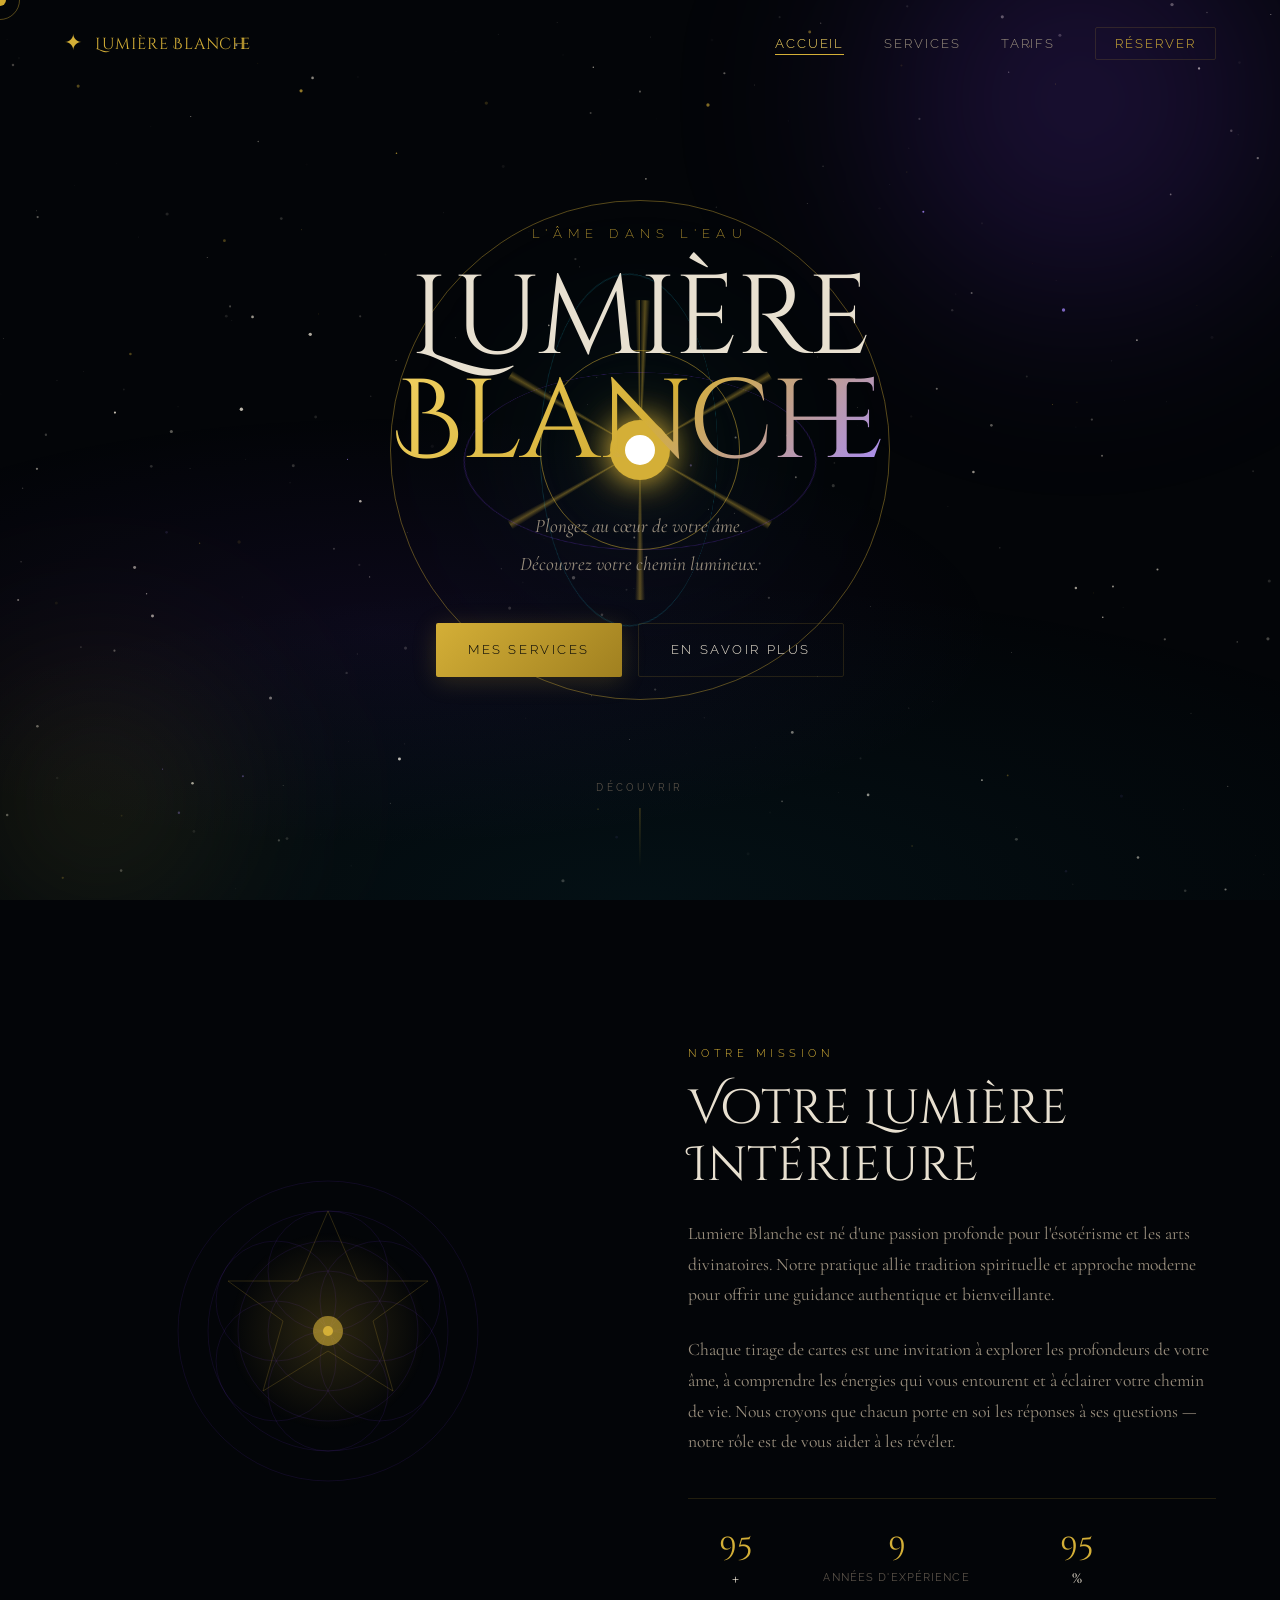
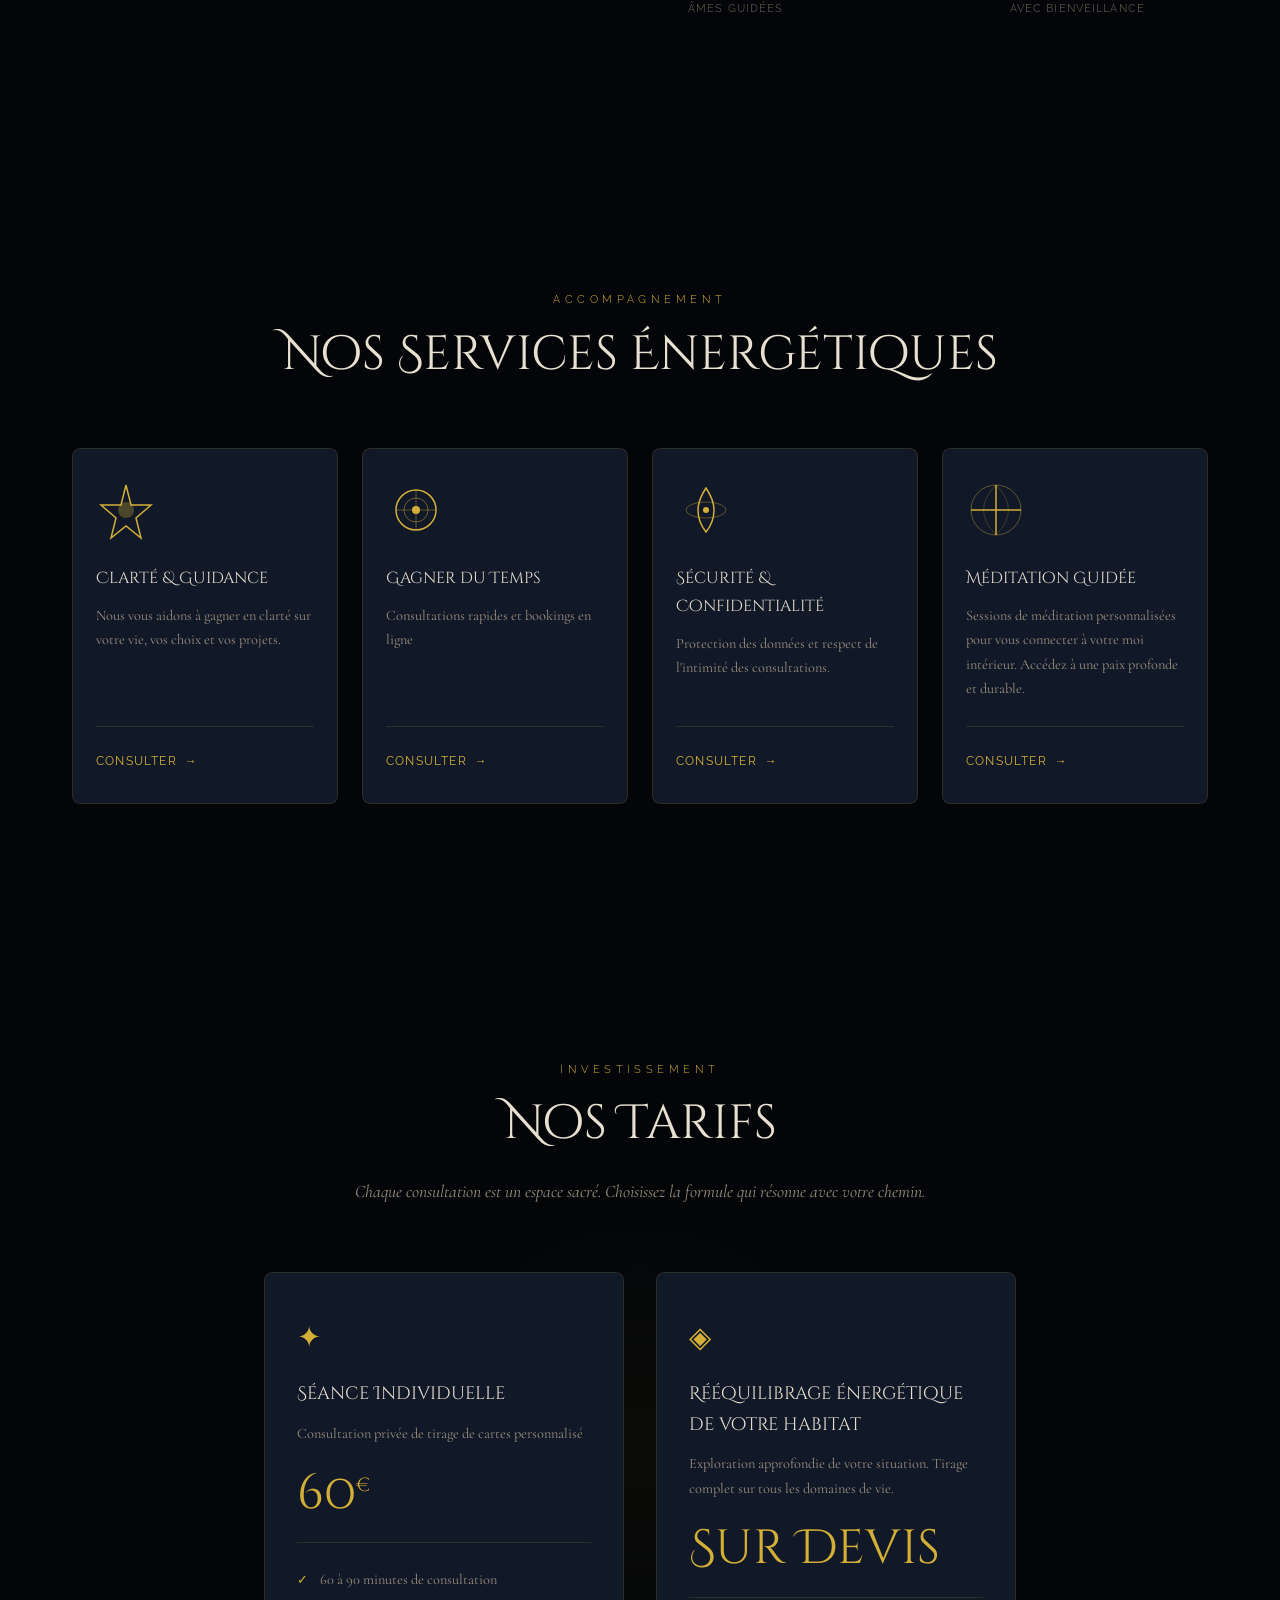
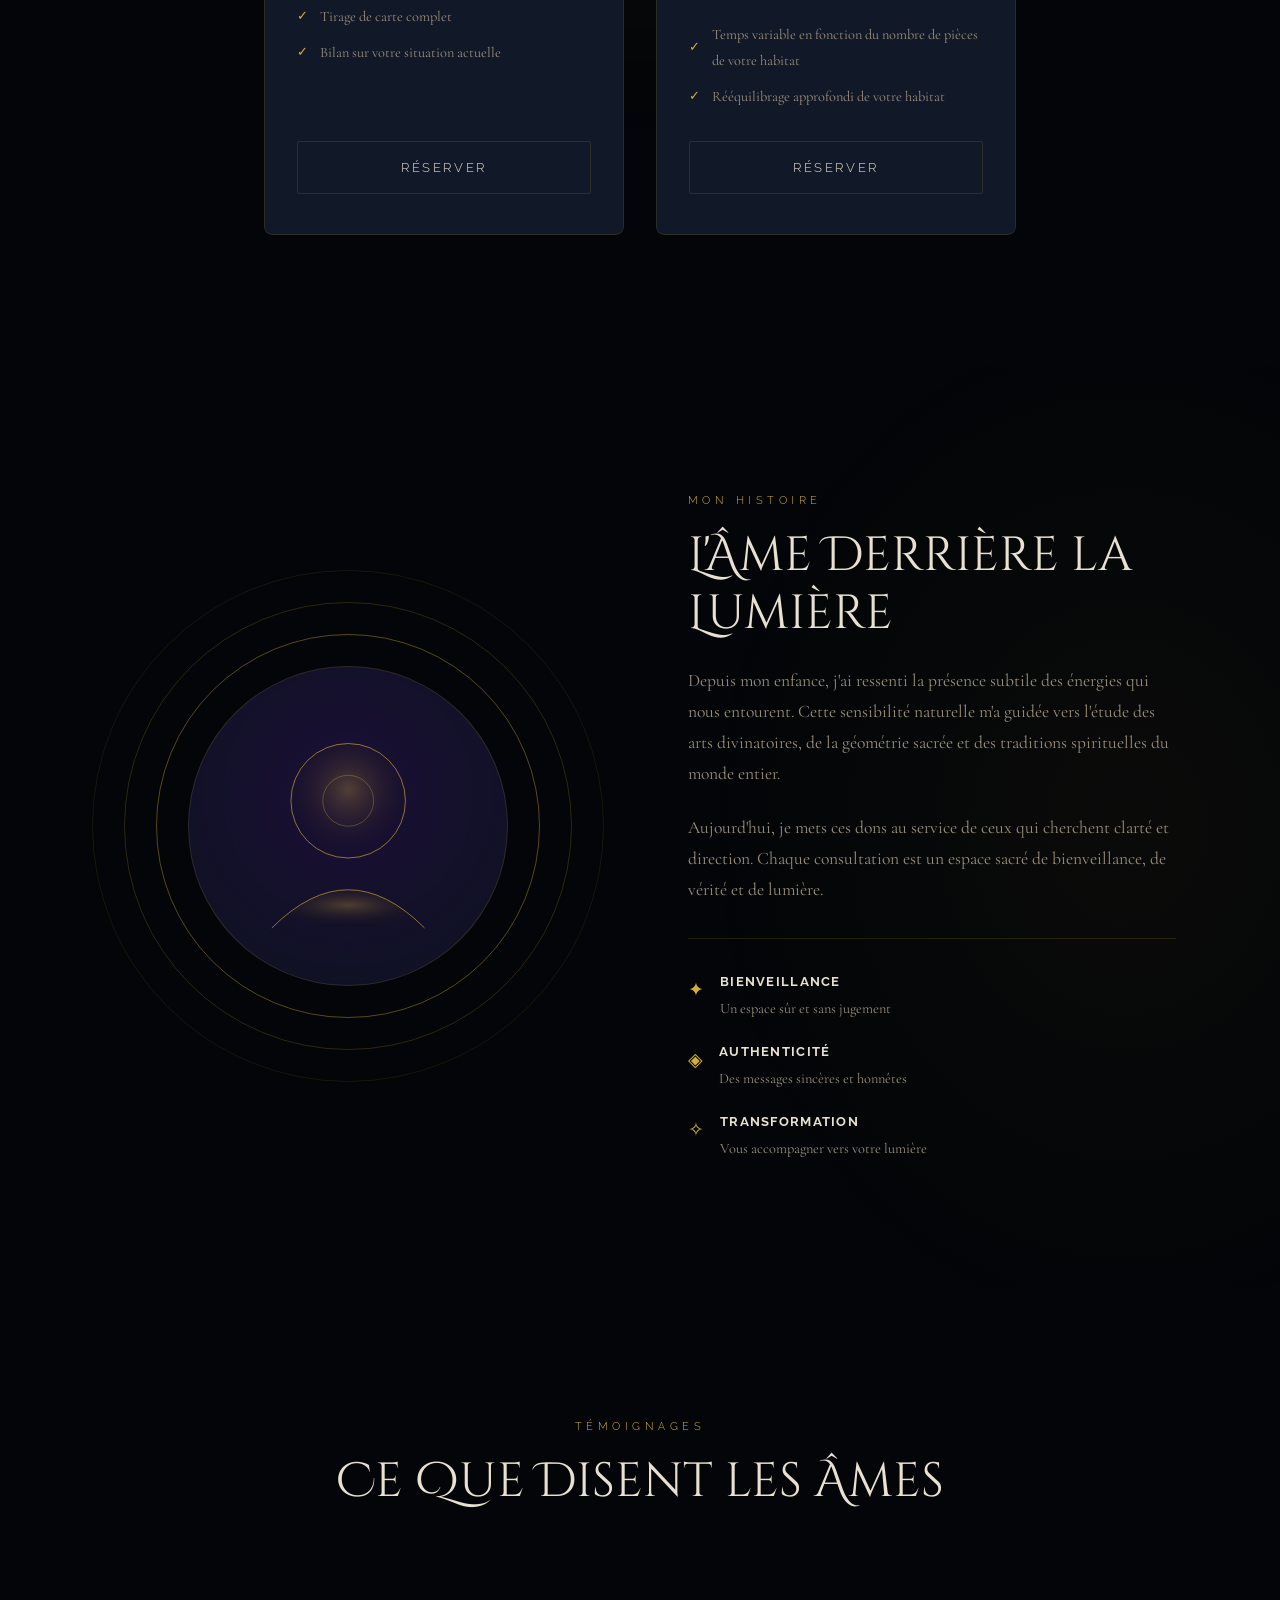
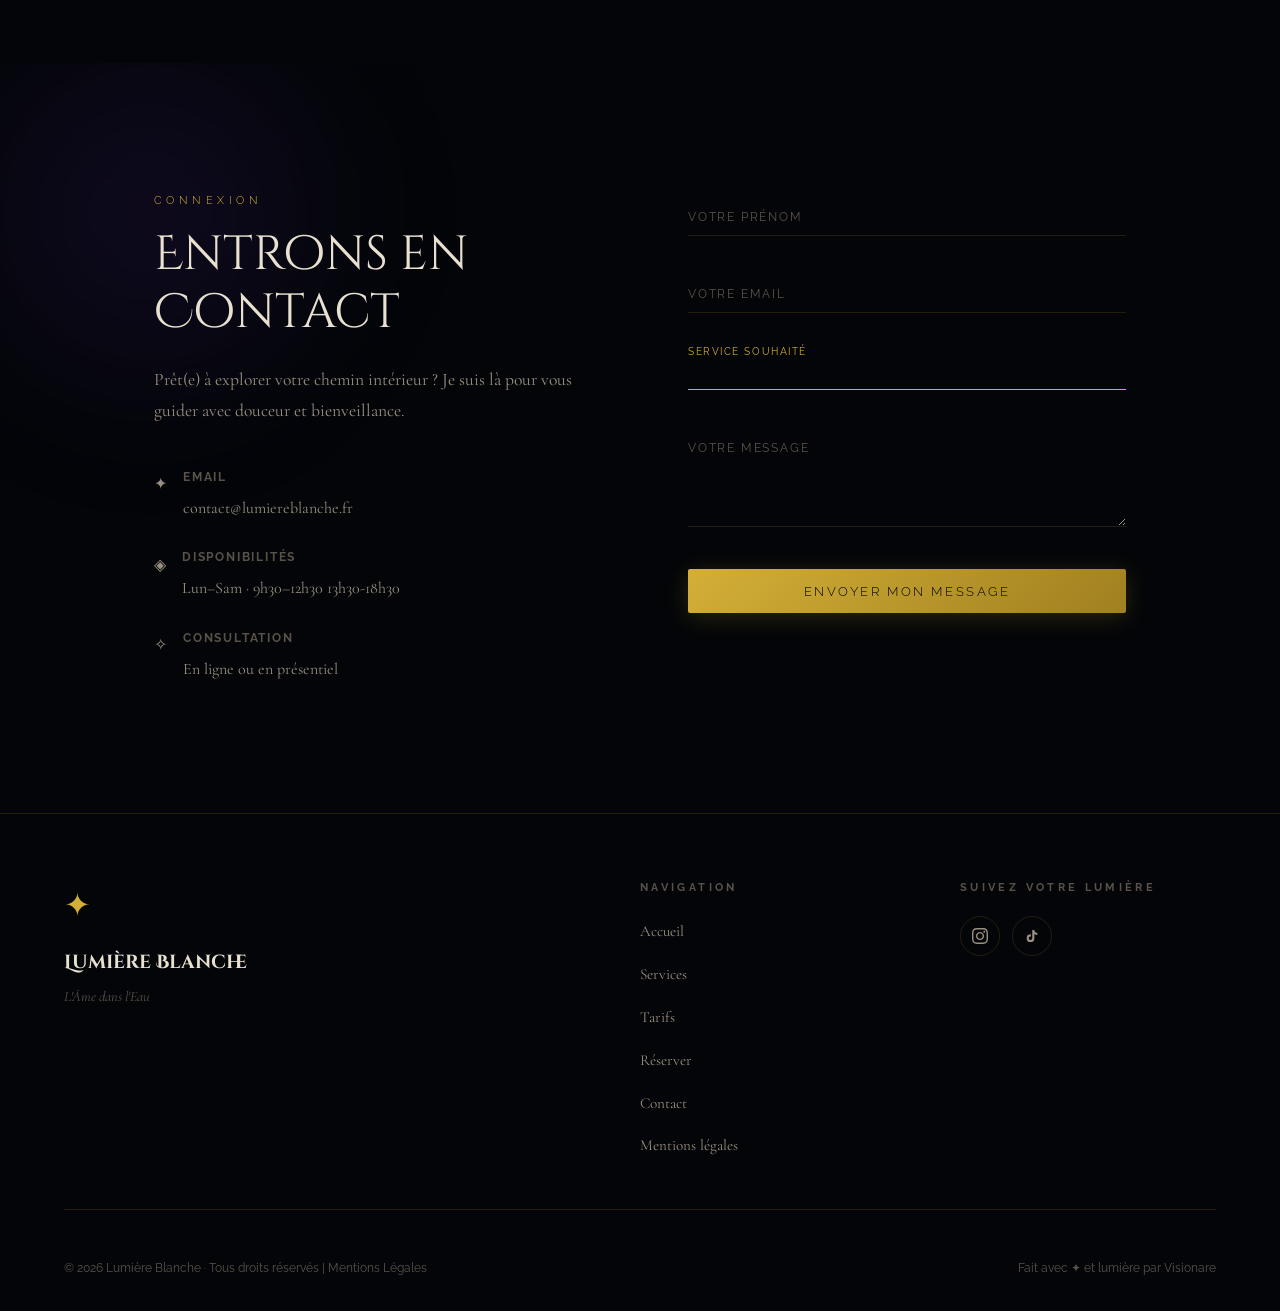
==== index.html @ 0d97cc06 "Initial commit: site Lumière Blanche Site vitrine statique (HTML/CSS/JS) avec proxy PHP pour l'API A" ====
<!DOCTYPE html>
<html lang="fr">
<head>
  <meta charset="UTF-8" />
  <meta name="viewport" content="width=device-width, initial-scale=1.0" />
  <title>Lumière Blanche — L'Âme dans l'Eau</title>
  <meta name="description" content="Tirage de cartes spirituelles, guidance énergétique et connexion à l'âme. Explorez votre chemin intérieur avec Lumière Blanche." />
  <link rel="preconnect" href="https://fonts.googleapis.com" />
  <link rel="preconnect" href="https://fonts.gstatic.com" crossorigin />
  <link href="https://fonts.googleapis.com/css2?family=Cormorant+Garamond:ital,wght@0,300;0,400;0,600;1,300;1,400&family=Cinzel+Decorative:wght@400;700&family=Raleway:wght@200;300;400&display=swap" rel="stylesheet" />
  <link rel="stylesheet" href="css/style.css" />
</head>
<body>

<!-- ===================== CURSOR ===================== -->
<div class="cursor" id="cursor"></div>
<div class="cursor-trail" id="cursorTrail"></div>

<!-- ===================== LOADER ===================== -->
<div class="loader" id="loader">
  <div class="loader-mandala">
    <svg viewBox="0 0 200 200" xmlns="http://www.w3.org/2000/svg">
      <circle class="loader-ring" cx="100" cy="100" r="80" />
      <circle class="loader-ring loader-ring--2" cx="100" cy="100" r="60" />
      <circle class="loader-ring loader-ring--3" cx="100" cy="100" r="40" />
      <g class="loader-petals">
        <ellipse cx="100" cy="40" rx="8" ry="25" />
        <ellipse cx="100" cy="40" rx="8" ry="25" transform="rotate(45 100 100)" />
        <ellipse cx="100" cy="40" rx="8" ry="25" transform="rotate(90 100 100)" />
        <ellipse cx="100" cy="40" rx="8" ry="25" transform="rotate(135 100 100)" />
        <ellipse cx="100" cy="40" rx="8" ry="25" transform="rotate(180 100 100)" />
        <ellipse cx="100" cy="40" rx="8" ry="25" transform="rotate(225 100 100)" />
        <ellipse cx="100" cy="40" rx="8" ry="25" transform="rotate(270 100 100)" />
        <ellipse cx="100" cy="40" rx="8" ry="25" transform="rotate(315 100 100)" />
      </g>
      <circle cx="100" cy="100" r="8" class="loader-center" />
    </svg>
  </div>
  <p class="loader-text">Connexion à l'univers<span class="loader-dots">...</span></p>
</div>

<!-- ===================== PARTICLES ===================== -->
<canvas id="starCanvas"></canvas>

<!-- ===================== NAV ===================== -->
<nav class="nav" id="nav">
  <div class="nav-logo">
    <span class="nav-logo-symbol">✦</span>
    <span class="nav-logo-text">Lumière Blanche</span>
  </div>
  <button class="nav-burger" id="navBurger" aria-label="Menu">
    <span></span><span></span><span></span>
  </button>
  <ul class="nav-links" id="navLinks">
    <li><a href="#accueil" class="nav-link">Accueil</a></li>
    <li><a href="#services" class="nav-link">Services</a></li>
    <li><a href="#tarifs" class="nav-link">Tarifs</a></li>
    <li><a href="#contact" class="nav-link nav-link--cta">Réserver</a></li>
  </ul>
</nav>

<!-- ===================== HERO ===================== -->
<section class="hero" id="accueil">
  <div class="hero-bg">
    <div class="hero-orb hero-orb--1"></div>
    <div class="hero-orb hero-orb--2"></div>
    <div class="hero-orb hero-orb--3"></div>
    <div class="hero-water"></div>
  </div>

  <!-- 3D Sacred Geometry -->
  <div class="hero-3d-container">
    <div class="hero-3d-scene">
      <div class="sacred-geo">
        <div class="geo-ring geo-ring--1"></div>
        <div class="geo-ring geo-ring--2"></div>
        <div class="geo-ring geo-ring--3"></div>
        <div class="geo-ring geo-ring--4"></div>
        <div class="geo-star"></div>
        <div class="geo-core">
          <div class="geo-inner"></div>
        </div>
      </div>
    </div>
  </div>

  <div class="hero-content">
    <p class="hero-tagline" data-reveal>L'Âme dans l'Eau</p>
    <h1 class="hero-title" data-reveal>
      <span class="hero-title-line">Lumière</span>
      <span class="hero-title-line hero-title-line--accent">Blanche</span>
    </h1>
    <p class="hero-subtitle" data-reveal>
      Plongez au cœur de votre âme.<br/>
      Découvrez votre chemin lumineux.
    </p>
    <div class="hero-cta" data-reveal>
      <a href="#services" class="btn btn--primary">
        <span>Mes Services</span>
        <span class="btn-shimmer"></span>
      </a>
      <a href="#about" class="btn btn--ghost">En savoir plus</a>
    </div>
  </div>

  <div class="hero-scroll">
    <span>Découvrir</span>
    <div class="hero-scroll-line"></div>
  </div>
</section>

<!-- ===================== INTRO SECTION ===================== -->
<section class="intro" id="intro">
  <div class="intro-grid">
    <div class="intro-visual">
      <div class="intro-mandala">
        <svg viewBox="0 0 400 400" xmlns="http://www.w3.org/2000/svg" class="mandala-svg">
          <defs>
            <radialGradient id="mg1" cx="50%" cy="50%" r="50%">
              <stop offset="0%" stop-color="var(--gold)" stop-opacity="0.8"/>
              <stop offset="100%" stop-color="var(--violet)" stop-opacity="0.2"/>
            </radialGradient>
          </defs>
          <!-- Flower of Life pattern -->
          <g fill="none" stroke="url(#mg1)" stroke-width="0.8" opacity="0.7">
            <circle cx="200" cy="200" r="60"/>
            <circle cx="200" cy="140" r="60"/>
            <circle cx="252" cy="170" r="60"/>
            <circle cx="252" cy="230" r="60"/>
            <circle cx="200" cy="260" r="60"/>
            <circle cx="148" cy="230" r="60"/>
            <circle cx="148" cy="170" r="60"/>
            <circle cx="200" cy="200" r="120"/>
            <circle cx="200" cy="200" r="90"/>
            <circle cx="200" cy="200" r="150"/>
          </g>
          <!-- Star of David -->
          <polygon points="200,80 230,150 300,150 245,190 265,260 200,220 135,260 155,190 100,150 170,150" fill="none" stroke="var(--gold)" stroke-width="0.5" opacity="0.4"/>
          <circle cx="200" cy="200" r="15" fill="var(--gold)" opacity="0.6"/>
          <circle cx="200" cy="200" r="5" fill="var(--gold)" opacity="1"/>
        </svg>
        <div class="intro-glow"></div>
      </div>
    </div>
    <div class="intro-text">
      <span class="section-label" data-reveal>Notre Mission</span>
      <h2 class="section-title" data-reveal>Votre Lumière Intérieure</h2>
      <p class="intro-body" data-reveal>
        Lumiere Blanche est né d'une passion profonde pour l'ésotérisme et les arts divinatoires. Notre pratique allie tradition spirituelle et approche moderne pour offrir une guidance authentique et bienveillante.
      </p>
      <p class="intro-body" data-reveal>
        Chaque tirage de cartes est une invitation à explorer les profondeurs de votre âme, à comprendre les énergies qui vous entourent et à éclairer votre chemin de vie. Nous croyons que chacun porte en soi les réponses à ses questions — notre rôle est de vous aider à les révéler.
      </p>
      <div class="intro-stats" data-reveal>
        <div class="stat">
          <span class="stat-number" data-count="100">0</span>+
          <span class="stat-label">Âmes guidées</span>
        </div>
        <div class="stat">
          <span class="stat-number" data-count="10">0</span>
          <span class="stat-label">Années d'expérience</span>
        </div>
        <div class="stat">
          <span class="stat-number" data-count="100">0</span>%
          <span class="stat-label">Avec bienveillance</span>
        </div>
      </div>
    </div>
  </div>
</section>



<!-- ===================== SERVICES ===================== -->
<section class="services" id="services">
  <div class="container">
    <span class="section-label section-label--center" data-reveal>Accompagnement</span>
    <h2 class="section-title section-title--center" data-reveal>Nos Services Énergétiques</h2>

    <div class="services-grid">

      <div class="service-card" data-reveal data-delay="0">
        <div class="service-card-inner">
          <div class="service-icon">
            <div class="service-icon-glow"></div>
            <svg viewBox="0 0 60 60" xmlns="http://www.w3.org/2000/svg">
              <path d="M30 5 L35 25 L55 25 L40 38 L45 58 L30 46 L15 58 L20 38 L5 25 L25 25 Z" fill="none" stroke="var(--gold)" stroke-width="1.5"/>
              <circle cx="30" cy="30" r="8" fill="var(--gold)" opacity="0.3"/>
            </svg>
          </div>
          <h3 class="service-title">Clarté & Guidance</h3>
          <p class="service-desc">Nous vous aidons à gagner en clarté sur votre vie, vos choix et vos projets.</p>
          <div class="service-divider"></div>
          <a href="#contact" class="service-link">Consulter <span>→</span></a>
        </div>
        <div class="service-card-bg"></div>
      </div>

      <div class="service-card" data-reveal data-delay="100">
        <div class="service-card-inner">
          <div class="service-icon">
            <div class="service-icon-glow"></div>
            <svg viewBox="0 0 60 60" xmlns="http://www.w3.org/2000/svg">
              <circle cx="30" cy="30" r="20" fill="none" stroke="var(--gold)" stroke-width="1.5"/>
              <circle cx="30" cy="30" r="12" fill="none" stroke="var(--gold)" stroke-width="0.8" opacity="0.6"/>
              <line x1="30" y1="10" x2="30" y2="50" stroke="var(--gold)" stroke-width="0.8" opacity="0.5"/>
              <line x1="10" y1="30" x2="50" y2="30" stroke="var(--gold)" stroke-width="0.8" opacity="0.5"/>
              <circle cx="30" cy="30" r="4" fill="var(--gold)"/>
            </svg>
          </div>
          <h3 class="service-title">Gagner du Temps</h3>
          <p class="service-desc">Consultations rapides et bookings en ligne</p>
          <div class="service-divider"></div>
          <a href="#contact" class="service-link">Consulter <span>→</span></a>
        </div>
        <div class="service-card-bg"></div>
      </div>

      <div class="service-card" data-reveal data-delay="200">
        <div class="service-card-inner">
          <div class="service-icon">
            <div class="service-icon-glow"></div>
            <svg viewBox="0 0 60 60" xmlns="http://www.w3.org/2000/svg">
              <path d="M30 8 Q38 20 38 30 Q38 42 30 52 Q22 42 22 30 Q22 20 30 8 Z" fill="none" stroke="var(--gold)" stroke-width="1.5"/>
              <ellipse cx="30" cy="30" rx="20" ry="8" fill="none" stroke="var(--gold)" stroke-width="0.8" opacity="0.5"/>
              <circle cx="30" cy="30" r="3" fill="var(--gold)"/>
            </svg>
          </div>
          <h3 class="service-title">Sécurité & Confidentialité</h3>
          <p class="service-desc">Protection des données et respect de l'intimité des consultations.</p>
          <div class="service-divider"></div>
          <a href="#contact" class="service-link">Consulter <span>→</span></a>
        </div>
        <div class="service-card-bg"></div>
      </div>

      <div class="service-card" data-reveal data-delay="300">
        <div class="service-card-inner">
          <div class="service-icon">
            <div class="service-icon-glow"></div>
            <svg viewBox="0 0 60 60" xmlns="http://www.w3.org/2000/svg">
              <path d="M30 5 L30 55 M5 30 L55 30" stroke="var(--gold)" stroke-width="1.5"/>
              <circle cx="30" cy="30" r="25" fill="none" stroke="var(--gold)" stroke-width="0.8" opacity="0.5"/>
              <path d="M30 5 Q55 30 30 55 Q5 30 30 5Z" fill="none" stroke="var(--gold)" stroke-width="0.6" opacity="0.4"/>
            </svg>
          </div>
          <h3 class="service-title">Méditation Guidée</h3>
          <p class="service-desc">Sessions de méditation personnalisées pour vous connecter à votre moi intérieur. Accédez à une paix profonde et durable.</p>
          <div class="service-divider"></div>
          <a href="#contact" class="service-link">Consulter <span>→</span></a>
        </div>
        <div class="service-card-bg"></div>
      </div>

    </div>
  </div>
</section>

<!-- ===================== TARIFS ===================== -->
<section class="tarifs" id="tarifs">
  <div class="tarifs-bg">
    <div class="tarifs-glow"></div>
  </div>
  <div class="container">
    <span class="section-label section-label--center" data-reveal>Investissement</span>
    <h2 class="section-title section-title--center" data-reveal>Nos Tarifs</h2>
    <p class="section-sub" data-reveal>Chaque consultation est un espace sacré. Choisissez la formule qui résonne avec votre chemin.</p>

    <div class="tarifs-grid">

      <div class="tarif-card" data-reveal data-delay="0">
        <div class="tarif-card-inner">
          <div class="tarif-symbol">✦</div>
          <h3 class="tarif-name">Séance Individuelle</h3>
          <p class="tarif-desc">Consultation privée de tirage de cartes personnalisé</p>
          <div class="tarif-price-wrap">
            <span class="tarif-price">60<sup>€</sup></span>
          </div>
          <ul class="tarif-features">
            <li><span>✓</span> 60 à 90 minutes de consultation</li>
            <li><span>✓</span> Tirage de carte complet</li>
            <li><span>✓</span> Bilan sur votre situation actuelle</li>
          </ul>
          <a href="#contact" class="btn btn--ghost btn--full tarif-cta">Réserver <span class="btn-shimmer"></span></a>
        </div>
      </div>

      <div class="tarif-card" data-reveal data-delay="100">
        <div class="tarif-card-inner">
          <div class="tarif-symbol">◈</div>
          <h3 class="tarif-name">Rééquilibrage énergétique de votre habitat</h3>
          <p class="tarif-desc">Exploration approfondie de votre situation. Tirage complet sur tous les domaines de vie.</p>
          <div class="tarif-price-wrap">
            <span class="tarif-price">Sur Devis</span>
          </div>
          <ul class="tarif-features">
            <li><span>✓</span> Temps variable en fonction du nombre de pièces de votre habitat</li>
            <li><span>✓</span> Rééquilibrage approfondi de votre habitat</li>
          </ul>
          <a href="#contact" class="btn btn--ghost btn--full tarif-cta">Réserver <span class="btn-shimmer"></span></a>
        </div>
      </div>

    </div>

  </div>
</section>



<!-- ===================== ABOUT ===================== -->
<section class="about" id="about">
  <div class="about-bg">
    <div class="about-light"></div>
  </div>
  <div class="about-container">
    <div class="about-visual" data-reveal>
      <div class="about-portrait-wrap">
        <div class="about-portrait-placeholder">
          <svg viewBox="0 0 200 200" xmlns="http://www.w3.org/2000/svg">
            <defs>
              <radialGradient id="pg" cx="50%" cy="40%" r="60%">
                <stop offset="0%" stop-color="var(--gold)" stop-opacity="0.3"/>
                <stop offset="100%" stop-color="var(--void)" stop-opacity="0"/>
              </radialGradient>
            </defs>
            <circle cx="100" cy="80" r="45" fill="url(#pg)" stroke="var(--gold)" stroke-width="0.5"/>
            <path d="M40 180 Q100 120 160 180" fill="url(#pg)" stroke="var(--gold)" stroke-width="0.5"/>
            <circle cx="100" cy="80" r="20" fill="none" stroke="var(--gold)" stroke-width="0.5" opacity="0.5"/>
          </svg>
        </div>
        <div class="about-rings">
          <div class="about-ring about-ring--1"></div>
          <div class="about-ring about-ring--2"></div>
          <div class="about-ring about-ring--3"></div>
        </div>
        <div class="about-sigil"></div>
      </div>
    </div>
    <div class="about-text">
      <span class="section-label" data-reveal>Mon Histoire</span>
      <h2 class="section-title" data-reveal>L'Âme Derrière la Lumière</h2>
      <p class="about-body" data-reveal>
        Depuis mon enfance, j'ai ressenti la présence subtile des énergies qui nous entourent. Cette sensibilité naturelle m'a guidée vers l'étude des arts divinatoires, de la géométrie sacrée et des traditions spirituelles du monde entier.
      </p>
      <p class="about-body" data-reveal>
        Aujourd'hui, je mets ces dons au service de ceux qui cherchent clarté et direction. Chaque consultation est un espace sacré de bienveillance, de vérité et de lumière.
      </p>
      <div class="about-values" data-reveal>
        <div class="value">
          <span class="value-symbol">✦</span>
          <div>
            <strong>Bienveillance</strong>
            <p>Un espace sûr et sans jugement</p>
          </div>
        </div>
        <div class="value">
          <span class="value-symbol">◈</span>
          <div>
            <strong>Authenticité</strong>
            <p>Des messages sincères et honnêtes</p>
          </div>
        </div>
        <div class="value">
          <span class="value-symbol">✧</span>
          <div>
            <strong>Transformation</strong>
            <p>Vous accompagner vers votre lumière</p>
          </div>
        </div>
      </div>
    </div>
  </div>
</section>

<!-- ===================== TESTIMONIALS ===================== -->
<section class="testimonials">
  <div class="container">
    <span class="section-label section-label--center" data-reveal>Témoignages</span>
    <h2 class="section-title section-title--center" data-reveal>Ce Que Disent les Âmes</h2>

    <!-- Elfsight Google Reviews -->
    <script src="https://elfsightcdn.com/platform.js" async></script>
    <div class="elfsight-app-3a46e6e5-20d8-4c65-b66d-14e40f2b2f8b" data-elfsight-app-lazy></div>

  </div>
</section>

<!-- ===================== CONTACT ===================== -->
<section class="contact" id="contact">
  <div class="contact-bg">
    <div class="contact-orb"></div>
  </div>
  <div class="contact-grid">
    <div class="contact-info" data-reveal>
      <span class="section-label">Connexion</span>
      <h2 class="section-title">Entrons en Contact</h2>
      <p>Prêt(e) à explorer votre chemin intérieur ? Je suis là pour vous guider avec douceur et bienveillance.</p>
      <div class="contact-details">
        <div class="contact-item">
          <span class="contact-icon">✦</span>
          <div>
            <strong>Email</strong>
            <a href="mailto:contact@lumiereblanche.fr">contact@lumiereblanche.fr</a>
          </div>
        </div>
        <div class="contact-item">
          <span class="contact-icon">◈</span>
          <div>
            <strong>Disponibilités</strong>
            <span>Lun–Sam · 9h30–12h30 13h30-18h30</span>
          </div>
        </div>
        <div class="contact-item">
          <span class="contact-icon">✧</span>
          <div>
            <strong>Consultation</strong>
            <span>En ligne ou en présentiel</span>
          </div>
        </div>
      </div>
    </div>
    <form class="contact-form" data-reveal>
      <div class="form-group">
        <input type="text" id="name" class="form-input" placeholder=" " required />
        <label for="name" class="form-label">Votre prénom</label>
        <span class="form-line"></span>
      </div>
      <div class="form-group">
        <input type="email" id="email" class="form-input" placeholder=" " required />
        <label for="email" class="form-label">Votre email</label>
        <span class="form-line"></span>
      </div>
      <div class="form-group">
        <select id="service" class="form-input form-select">
          <option value="" disabled selected></option>
          <option value="tirage">Tirage de Cartes</option>
          <option value="guidance">Guidance Énergétique</option>
          <option value="voyage">Voyage de l'Âme</option>
          <option value="meditation">Méditation Guidée</option>
        </select>
        <label for="service" class="form-label">Service souhaité</label>
        <span class="form-line"></span>
      </div>
      <div class="form-group">
        <textarea id="message" class="form-input form-textarea" placeholder=" " rows="4"></textarea>
        <label for="message" class="form-label">Votre message</label>
        <span class="form-line"></span>
      </div>
      <button type="submit" class="btn btn--primary btn--full">
        <span>Envoyer mon message</span>
        <span class="btn-shimmer"></span>
      </button>
    </form>
  </div>
</section>

<!-- ===================== FOOTER ===================== -->
<footer class="footer">
  <div class="footer-top">
    <div class="footer-brand">
      <span class="footer-symbol">✦</span>
      <h3>Lumière Blanche</h3>
      <p>L'Âme dans l'Eau</p>
    </div>
    <div class="footer-nav">
      <h4>Navigation</h4>
      <ul>
        <li><a href="#accueil">Accueil</a></li>
        <li><a href="#services">Services</a></li>
        <li><a href="#tarifs">Tarifs</a></li>
        <li><a href="#contact">Réserver</a></li>
        <li><a href="#contact">Contact</a></li>
        <li><a href="mentions.html">Mentions légales</a></li>
      </ul>
    </div>
    <div class="footer-social">
      <h4>Suivez votre lumière</h4>
      <div class="social-links">
        <a href="https://www.instagram.com/lumiere_blanche64" class="social-link" target="_blank" rel="noopener noreferrer" aria-label="Instagram">
          <svg viewBox="0 0 24 24" fill="currentColor"><path d="M12 2.163c3.204 0 3.584.012 4.85.07 3.252.148 4.771 1.691 4.919 4.919.058 1.265.069 1.645.069 4.849 0 3.205-.012 3.584-.069 4.849-.149 3.225-1.664 4.771-4.919 4.919-1.266.058-1.644.07-4.85.07-3.204 0-3.584-.012-4.849-.07-3.26-.149-4.771-1.699-4.919-4.92-.058-1.265-.07-1.644-.07-4.849 0-3.204.013-3.583.07-4.849.149-3.227 1.664-4.771 4.919-4.919 1.266-.057 1.645-.069 4.849-.069zm0-2.163c-3.259 0-3.667.014-4.947.072-4.358.2-6.78 2.618-6.98 6.98-.059 1.281-.073 1.689-.073 4.948 0 3.259.014 3.668.072 4.948.2 4.358 2.618 6.78 6.98 6.98 1.281.058 1.689.072 4.948.072 3.259 0 3.668-.014 4.948-.072 4.354-.2 6.782-2.618 6.979-6.98.059-1.28.073-1.689.073-4.948 0-3.259-.014-3.667-.072-4.947-.196-4.354-2.617-6.78-6.979-6.98-1.281-.059-1.69-.073-4.949-.073zm0 5.838c-3.403 0-6.162 2.759-6.162 6.162s2.759 6.163 6.162 6.163 6.162-2.759 6.162-6.163c0-3.403-2.759-6.162-6.162-6.162zm0 10.162c-2.209 0-4-1.79-4-4 0-2.209 1.791-4 4-4s4 1.791 4 4c0 2.21-1.791 4-4 4zm6.406-11.845c-.796 0-1.441.645-1.441 1.44s.645 1.44 1.441 1.44c.795 0 1.439-.645 1.439-1.44s-.644-1.44-1.439-1.44z"/></svg>
        </a>
        <a href="https://www.tiktok.com/@lumiereblanche_64" class="social-link" target="_blank" rel="noopener noreferrer" aria-label="TikTok">
          <svg viewBox="0 0 24 24" fill="currentColor"><path d="M16.6 5.82a4.28 4.28 0 0 1-1.06-2.82h-3.2v12.4a2.6 2.6 0 0 1-2.6 2.52 2.6 2.6 0 0 1-2.6-2.6 2.6 2.6 0 0 1 3.2-2.53V9.53a5.78 5.78 0 0 0-.6-.03A5.8 5.8 0 0 0 4 15.32a5.8 5.8 0 0 0 5.8 5.8 5.8 5.8 0 0 0 5.8-5.8V9.01a7.45 7.45 0 0 0 4.4 1.42V7.23a4.3 4.3 0 0 1-3.4-1.41z"/></svg>
        </a>
      </div>
    </div>
  </div>
  <div class="footer-bottom">
    <p>© 2026 Lumière Blanche · Tous droits réservés | <a href="mentions.html">Mentions Légales</a></p>

    <a href="https://visionare.fr" target="_blank" rel="noopener noreferrer">
      <p>Fait avec ✦ et lumière par <span>Visionare</span></p>
    </a>
  </div>
</footer>

<script src="js/config.js"></script>
<script src="js/tirage-ai.js"></script>
<script src="js/main.js"></script>

<!-- ===== COOKIE BANNER ===== -->
<div class="cookie-banner hidden" id="cookieBanner">
  <div class="cookie-content">
    <div class="cookie-icon">🍪</div>
    <div class="cookie-text">
      <h3>Respect de votre vie privée</h3>
      <p>Ce site utilise des cookies essentiels au bon fonctionnement des réservations (Cal.com) et de la navigation. Aucun cookie publicitaire n'est utilisé.</p>
      <a href="mentions.html" target="_blank">En savoir plus</a>
    </div>
    <div class="cookie-buttons">
      <button class="cookie-btn cookie-btn--accept" id="cookieAccept">
        ✦ Accepter
      </button>
      <button class="cookie-btn cookie-btn--decline" id="cookieDecline">
        Refuser
      </button>
    </div>
  </div>
</div>

</body>
</html>
---- css/style.css ----
/* ============================================================
   LUMIÈRE BLANCHE — CSS
   Design: Astro-Energetic Dark Luxury
   ============================================================ */

/* ── Variables ── */
:root {
  --void: #030508;
  --deep: #080c14;
  --abyss: #0d1220;
  --surface: #111827;
  --muted: #1e2840;
  --border: rgba(212, 175, 55, 0.15);

  --gold: #d4af37;
  --gold-light: #f0d060;
  --gold-dim: rgba(212, 175, 55, 0.4);
  --violet: #7c3aed;
  --violet-light: #a78bfa;
  --aqua: #22d3ee;
  --aqua-dim: rgba(34, 211, 238, 0.3);
  --rose: #fb7185;

  --text: #e8e0d0;
  --text-muted: #9a8f7e;
  --text-dim: #5a5248;

  --font-display: 'Cinzel Decorative', serif;
  --font-body: 'Cormorant Garamond', serif;
  --font-ui: 'Raleway', sans-serif;

  --radius: 2px;
  --radius-lg: 8px;
  --transition: 0.4s cubic-bezier(0.25, 0.46, 0.45, 0.94);
  --transition-slow: 0.8s cubic-bezier(0.25, 0.46, 0.45, 0.94);
}

/* ── Reset ── */
*, *::before, *::after { box-sizing: border-box; margin: 0; padding: 0; }

html {
  scroll-behavior: smooth;
  font-size: 16px;
}

body {
  background: var(--void);
  color: var(--text);
  font-family: var(--font-body);
  font-size: 1.1rem;
  line-height: 1.75;
  overflow-x: hidden;
  cursor: none;
}

a { color: inherit; text-decoration: none; }
ul { list-style: none; }
img { display: block; max-width: 100%; }
button { cursor: none; font-family: inherit; }

/* ── Star Canvas ── */
#starCanvas {
  position: fixed;
  top: 0; left: 0;
  width: 100%; height: 100%;
  z-index: 0;
  pointer-events: none;
}

/* ── Custom Cursor ── */
.cursor {
  width: 12px; height: 12px;
  background: var(--gold);
  border-radius: 50%;
  position: fixed;
  top: 0; left: 0;
  pointer-events: none;
  z-index: 9999;
  transform: translate(-50%, -50%);
  mix-blend-mode: difference;
  transition: transform 0.1s ease, width 0.3s ease, height 0.3s ease;
}

.cursor.hover {
  width: 36px; height: 36px;
  background: transparent;
  border: 1px solid var(--gold);
}

.cursor-trail {
  width: 40px; height: 40px;
  border: 1px solid var(--gold-dim);
  border-radius: 50%;
  position: fixed;
  top: 0; left: 0;
  pointer-events: none;
  z-index: 9998;
  transform: translate(-50%, -50%);
  transition: transform 0.15s ease, opacity 0.3s ease;
}

/* ── Loader ── */
.loader {
  position: fixed;
  inset: 0;
  background: var(--void);
  z-index: 10000;
  display: flex;
  flex-direction: column;
  align-items: center;
  justify-content: center;
  gap: 2rem;
  transition: opacity 0.8s ease, visibility 0.8s ease;
}

.loader.hidden { opacity: 0; visibility: hidden; }

.loader-mandala {
  width: 120px; height: 120px;
  animation: mandalaRotate 4s linear infinite;
}

.loader-mandala svg { width: 100%; height: 100%; }

.loader-ring {
  fill: none;
  stroke: var(--gold);
  stroke-width: 0.8;
  opacity: 0.6;
  animation: pulseFade 2s ease-in-out infinite;
}
.loader-ring--2 { animation-delay: 0.3s; }
.loader-ring--3 { animation-delay: 0.6s; }

.loader-petals { fill: var(--gold); opacity: 0.4; animation: mandalaRotate 8s linear infinite reverse; }
.loader-center { fill: var(--gold); animation: pulseFade 1s ease-in-out infinite; }

.loader-text {
  font-family: var(--font-ui);
  font-size: 0.8rem;
  letter-spacing: 0.3em;
  text-transform: uppercase;
  color: var(--gold-dim);
}

.loader-dots { animation: dots 1.5s steps(4, end) infinite; }

/* ── Navigation ── */
.nav {
  position: fixed;
  top: 0; left: 0; right: 0;
  z-index: 1000;
  padding: 1.5rem 4rem;
  display: flex;
  align-items: center;
  justify-content: space-between;
  transition: background var(--transition), backdrop-filter var(--transition), padding var(--transition);
}

.nav.scrolled {
  background: rgba(3, 5, 8, 0.85);
  backdrop-filter: blur(20px);
  -webkit-backdrop-filter: blur(20px);
  padding: 1rem 4rem;
  border-bottom: 1px solid var(--border);
}

.nav-logo {
  display: flex;
  align-items: center;
  gap: 0.75rem;
  font-family: var(--font-display);
  font-size: 1rem;
  letter-spacing: 0.05em;
  color: var(--gold);
}

.nav-logo-symbol {
  font-size: 1.4rem;
  animation: spinSlow 8s linear infinite;
}

.nav-links {
  display: flex;
  align-items: center;
  gap: 2.5rem;
}

.nav-link {
  font-family: var(--font-ui);
  font-size: 0.8rem;
  font-weight: 300;
  letter-spacing: 0.15em;
  text-transform: uppercase;
  color: var(--text-muted);
  position: relative;
  transition: color var(--transition);
}

.nav-link::after {
  content: '';
  position: absolute;
  bottom: -4px; left: 0;
  width: 0; height: 1px;
  background: var(--gold);
  transition: width var(--transition);
}

.nav-link:hover, .nav-link.active {
  color: var(--gold-light);
}
.nav-link:hover::after, .nav-link.active::after { width: 100%; }

.nav-link--cta {
  padding: 0.5rem 1.2rem;
  border: 1px solid var(--border);
  color: var(--gold) !important;
  border-radius: var(--radius);
  transition: background var(--transition), border-color var(--transition);
}
.nav-link--cta:hover {
  background: var(--gold-dim);
  border-color: var(--gold-dim);
}
.nav-link--cta::after { display: none; }

.nav-burger {
  display: none;
  flex-direction: column;
  gap: 5px;
  background: none;
  border: none;
  padding: 4px;
}
.nav-burger span {
  display: block;
  width: 24px; height: 1px;
  background: var(--gold);
  transition: transform var(--transition), opacity var(--transition);
}
.nav-burger.open span:nth-child(1) { transform: translateY(6px) rotate(45deg); }
.nav-burger.open span:nth-child(2) { opacity: 0; }
.nav-burger.open span:nth-child(3) { transform: translateY(-6px) rotate(-45deg); }

/* ── Buttons ── */
.btn {
  display: inline-flex;
  align-items: center;
  gap: 0.6rem;
  padding: 0.9rem 2rem;
  font-family: var(--font-ui);
  font-size: 0.8rem;
  font-weight: 300;
  letter-spacing: 0.2em;
  text-transform: uppercase;
  border: none;
  border-radius: var(--radius);
  position: relative;
  overflow: hidden;
  transition: transform var(--transition), box-shadow var(--transition);
}

.btn:hover { transform: translateY(-2px); }
.btn:active { transform: translateY(0); }

.btn--primary {
  background: linear-gradient(135deg, var(--gold), #a08020);
  color: var(--void);
  box-shadow: 0 4px 24px rgba(212, 175, 55, 0.2);
}
.btn--primary:hover {
  box-shadow: 0 8px 40px rgba(212, 175, 55, 0.4);
}

.btn--ghost {
  background: transparent;
  color: var(--text);
  border: 1px solid var(--border);
}
.btn--ghost:hover {
  border-color: var(--gold-dim);
  color: var(--gold-light);
}

.btn--large { padding: 1.1rem 2.5rem; font-size: 0.9rem; }
.btn--full { width: 100%; justify-content: center; }
.btn--sm { padding: 0.5rem 1.2rem; font-size: 0.75rem; }

.btn-shimmer {
  position: absolute;
  top: -100%;
  left: -100%;
  width: 60%;
  height: 300%;
  background: linear-gradient(105deg, transparent 30%, rgba(255,255,255,0.25) 50%, transparent 70%);
  transform: skewX(-20deg);
  transition: left 0.6s ease;
}
.btn:hover .btn-shimmer { left: 200%; }

.btn-icon { font-size: 1rem; }

/* ── Container ── */
.container {
  max-width: 1200px;
  margin: 0 auto;
  padding: 0 2rem;
  position: relative;
  z-index: 2;
}

/* ── Section Labels ── */
.section-label {
  display: block;
  font-family: var(--font-ui);
  font-size: 0.7rem;
  font-weight: 300;
  letter-spacing: 0.4em;
  text-transform: uppercase;
  color: var(--gold);
  margin-bottom: 1rem;
}
.section-label--center { text-align: center; }

.section-title {
  font-family: var(--font-display);
  font-size: clamp(1.8rem, 4vw, 3rem);
  font-weight: 400;
  color: var(--text);
  line-height: 1.2;
  margin-bottom: 1.5rem;
}
.section-title--center { text-align: center; }

.section-sub {
  text-align: center;
  color: var(--text-muted);
  font-size: 1.1rem;
  margin-bottom: 3rem;
  font-style: italic;
}

/* ── HERO ── */
.hero {
  position: relative;
  min-height: 100vh;
  display: flex;
  align-items: center;
  justify-content: center;
  overflow: hidden;
  z-index: 1;
}

.hero-bg {
  position: absolute;
  inset: 0;
  z-index: 0;
}

.hero-orb {
  position: absolute;
  border-radius: 50%;
  filter: blur(80px);
  animation: orbFloat 8s ease-in-out infinite;
}

.hero-orb--1 {
  width: 600px; height: 600px;
  background: radial-gradient(circle, rgba(124, 58, 237, 0.25) 0%, transparent 70%);
  top: -200px; right: -100px;
}
.hero-orb--2 {
  width: 400px; height: 400px;
  background: radial-gradient(circle, rgba(212, 175, 55, 0.15) 0%, transparent 70%);
  bottom: -100px; left: -100px;
  animation-delay: 2s;
  animation-duration: 10s;
}
.hero-orb--3 {
  width: 300px; height: 300px;
  background: radial-gradient(circle, rgba(34, 211, 238, 0.1) 0%, transparent 70%);
  top: 50%; left: 50%;
  transform: translate(-50%, -50%);
  animation-delay: 4s;
  animation-duration: 12s;
}

.hero-water {
  position: absolute;
  inset: 0;
  background: 
    radial-gradient(ellipse 120% 60% at 50% 100%, rgba(34, 211, 238, 0.06) 0%, transparent 60%),
    radial-gradient(ellipse 80% 40% at 30% 70%, rgba(124, 58, 237, 0.08) 0%, transparent 60%);
}

/* 3D Sacred Geometry */
.hero-3d-container {
  position: absolute;
  inset: 0;
  display: flex;
  align-items: center;
  justify-content: center;
  pointer-events: none;
  z-index: 1;
}

.hero-3d-scene {
  perspective: 1200px;
}

.sacred-geo {
  position: relative;
  width: 500px;
  height: 500px;
  transform-style: preserve-3d;
  animation: sacredRotate 30s linear infinite;
}

@media (max-width: 768px) {
  .sacred-geo { width: 300px; height: 300px; }
}

.geo-ring {
  position: absolute;
  border-radius: 50%;
  border: 1px solid var(--gold-dim);
  top: 50%; left: 50%;
  transform: translate(-50%, -50%);
}

.geo-ring--1 { width: 100%; height: 100%; animation: geoRingPulse 4s ease-in-out infinite; }
.geo-ring--2 {
  width: 70%; height: 70%;
  border-color: rgba(124, 58, 237, 0.3);
  transform: translate(-50%, -50%) rotateX(60deg);
  animation: geoRingPulse 4s ease-in-out infinite 0.5s;
}
.geo-ring--3 {
  width: 70%; height: 70%;
  border-color: rgba(34, 211, 238, 0.2);
  transform: translate(-50%, -50%) rotateY(60deg);
  animation: geoRingPulse 4s ease-in-out infinite 1s;
}
.geo-ring--4 {
  width: 40%; height: 40%;
  border-color: rgba(212, 175, 55, 0.5);
  animation: geoRingPulse 4s ease-in-out infinite 1.5s;
}

.geo-star {
  position: absolute;
  width: 60%; height: 60%;
  top: 50%; left: 50%;
  transform: translate(-50%, -50%);
  background: 
    conic-gradient(from 0deg, transparent 0deg, var(--gold-dim) 2deg, transparent 4deg,
                   transparent 58deg, var(--gold-dim) 60deg, transparent 62deg,
                   transparent 118deg, var(--gold-dim) 120deg, transparent 122deg,
                   transparent 178deg, var(--gold-dim) 180deg, transparent 182deg,
                   transparent 238deg, var(--gold-dim) 240deg, transparent 242deg,
                   transparent 298deg, var(--gold-dim) 300deg, transparent 302deg,
                   transparent 358deg, var(--gold-dim) 360deg);
  border-radius: 50%;
}

.geo-core {
  position: absolute;
  width: 12%; height: 12%;
  top: 50%; left: 50%;
  transform: translate(-50%, -50%);
  background: var(--gold);
  border-radius: 50%;
  box-shadow: 0 0 30px var(--gold), 0 0 60px var(--gold-dim), 0 0 100px rgba(212,175,55,0.1);
  animation: corePulse 2s ease-in-out infinite;
}

.geo-inner {
  width: 50%; height: 50%;
  background: white;
  border-radius: 50%;
  position: absolute;
  top: 50%; left: 50%;
  transform: translate(-50%,-50%);
}

/* Hero Content */
.hero-content {
  position: relative;
  z-index: 2;
  text-align: center;
  padding: 2rem;
  max-width: 700px;
}

.hero-tagline {
  font-family: var(--font-ui);
  font-size: 0.8rem;
  font-weight: 200;
  letter-spacing: 0.5em;
  text-transform: uppercase;
  color: var(--gold);
  margin-bottom: 1.5rem;
  opacity: 0;
  animation: fadeUp 1s ease 0.5s forwards;
}

.hero-title {
  font-family: var(--font-display);
  font-size: clamp(3rem, 10vw, 7rem);
  font-weight: 400;
  line-height: 0.9;
  letter-spacing: -0.02em;
  margin-bottom: 2rem;
  display: flex;
  flex-direction: column;
  align-items: center;
  gap: 0.2rem;
}

.hero-title-line {
  display: block;
  opacity: 0;
  animation: fadeUp 1s ease 0.8s forwards;
}

.hero-title-line--accent {
  background: linear-gradient(135deg, var(--gold-light), var(--gold), var(--violet-light));
  -webkit-background-clip: text;
  -webkit-text-fill-color: transparent;
  background-clip: text;
  animation-delay: 1s;
}

.hero-subtitle {
  font-size: 1.2rem;
  font-style: italic;
  color: var(--text-muted);
  margin-bottom: 2.5rem;
  opacity: 0;
  animation: fadeUp 1s ease 1.2s forwards;
  line-height: 2;
}

.hero-cta {
  display: flex;
  gap: 1rem;
  justify-content: center;
  flex-wrap: wrap;
  opacity: 0;
  animation: fadeUp 1s ease 1.4s forwards;
}

.hero-scroll {
  position: absolute;
  bottom: 2rem;
  left: 50%;
  transform: translateX(-50%);
  display: flex;
  flex-direction: column;
  align-items: center;
  gap: 0.75rem;
  z-index: 2;
  font-family: var(--font-ui);
  font-size: 0.65rem;
  letter-spacing: 0.3em;
  text-transform: uppercase;
  color: var(--text-dim);
  animation: fadeIn 2s ease 2s both;
}

.hero-scroll-line {
  width: 1px;
  height: 60px;
  background: linear-gradient(to bottom, var(--gold-dim), transparent);
  animation: scrollLine 2s ease-in-out infinite;
}

/* ── INTRO ── */
.intro {
  position: relative;
  z-index: 2;
  padding: 8rem 4rem;
}

.intro-grid {
  display: grid;
  grid-template-columns: 1fr 1fr;
  gap: 6rem;
  align-items: center;
  max-width: 1200px;
  margin: 0 auto;
}

.intro-visual {
  display: flex;
  justify-content: center;
}

.intro-mandala {
  position: relative;
  width: 400px;
  height: 400px;
  display: flex;
  align-items: center;
  justify-content: center;
}

.mandala-svg {
  width: 100%;
  height: 100%;
  animation: mandalaRotate 40s linear infinite;
}

.intro-glow {
  position: absolute;
  width: 200px; height: 200px;
  background: radial-gradient(circle, rgba(212,175,55,0.2) 0%, transparent 70%);
  border-radius: 50%;
  animation: corePulse 3s ease-in-out infinite;
}

.intro-text { padding: 1rem 0; }

.intro-body {
  color: var(--text-muted);
  margin-bottom: 1.5rem;
  font-size: 1.1rem;
}

.intro-stats {
  display: flex;
  gap: 2.5rem;
  margin-top: 2.5rem;
  padding-top: 2rem;
  border-top: 1px solid var(--border);
}

.stat { text-align: center; }

.stat-number {
  display: block;
  font-family: var(--font-display);
  font-size: 2rem;
  color: var(--gold);
  line-height: 1;
}

.stat-label {
  font-family: var(--font-ui);
  font-size: 0.7rem;
  letter-spacing: 0.1em;
  text-transform: uppercase;
  color: var(--text-dim);
  display: block;
  margin-top: 0.3rem;
}

/* ── TIRAGE SECTION ── */
.tirage-section {
  position: relative;
  z-index: 2;
  padding: 8rem 0;
}

.tirage-bg {
  position: absolute;
  inset: 0;
}

.tirage-nebula {
  position: absolute;
  width: 100%; height: 100%;
  background: 
    radial-gradient(ellipse 80% 50% at 20% 50%, rgba(124, 58, 237, 0.08) 0%, transparent 60%),
    radial-gradient(ellipse 60% 40% at 80% 50%, rgba(212, 175, 55, 0.06) 0%, transparent 60%);
}

/* Cards */
.cards-area {
  display: flex;
  gap: 1.5rem;
  justify-content: center;
  flex-wrap: wrap;
  margin: 3rem 0;
  perspective: 1200px;
}

.tarot-card {
  width: 160px;
  height: 260px;
  perspective: 800px;
  cursor: none;
  flex-shrink: 0;
}

@media (max-width: 600px) {
  .tarot-card { width: 100px; height: 165px; }
}

.card-inner {
  width: 100%; height: 100%;
  position: relative;
  transform-style: preserve-3d;
  transition: transform 0.8s cubic-bezier(0.25, 0.8, 0.25, 1);
}

.tarot-card.flipped .card-inner {
  transform: rotateY(180deg);
}

.card-face {
  position: absolute;
  inset: 0;
  border-radius: 8px;
  backface-visibility: hidden;
  -webkit-backface-visibility: hidden;
  overflow: hidden;
  border: 1px solid var(--border);
}

.card-back {
  background: 
    radial-gradient(circle at 50% 50%, rgba(124,58,237,0.3) 0%, var(--abyss) 60%),
    repeating-linear-gradient(45deg, transparent, transparent 10px, rgba(212,175,55,0.03) 10px, rgba(212,175,55,0.03) 20px);
  display: flex;
  align-items: center;
  justify-content: center;
  transition: box-shadow var(--transition);
}

.tarot-card:hover .card-back {
  box-shadow: 0 0 30px rgba(212, 175, 55, 0.2), 0 20px 60px rgba(0,0,0,0.5);
}

.card-back-symbol {
  font-size: 2.5rem;
  color: var(--gold-dim);
  animation: pulseFade 3s ease-in-out infinite;
  user-select: none;
}

.card-front {
  background: var(--surface);
  transform: rotateY(180deg);
  display: flex;
  flex-direction: column;
  align-items: center;
  justify-content: space-between;
  padding: 1rem 0.7rem;
  box-shadow: 0 20px 60px rgba(0,0,0,0.8), 0 0 40px var(--card-glow, rgba(212,175,55,0.1));
}

.card-front-art {
  width: 100%;
  flex: 1;
  display: flex;
  align-items: center;
  justify-content: center;
  font-size: 3rem;
  filter: drop-shadow(0 0 10px var(--card-glow, var(--gold-dim)));
}

.card-front-name {
  font-family: var(--font-display);
  font-size: 0.55rem;
  letter-spacing: 0.1em;
  text-align: center;
  color: var(--gold);
  margin-top: 0.5rem;
}

.card-front-desc {
  font-family: var(--font-ui);
  font-size: 0.55rem;
  text-align: center;
  color: var(--text-muted);
  margin-top: 0.3rem;
  font-style: italic;
  line-height: 1.4;
}

.card-prompt {
  font-family: var(--font-ui);
  font-size: 0.65rem;
  letter-spacing: 0.2em;
  text-transform: uppercase;
  color: var(--text-dim);
  text-align: center;
  margin-top: 0.5rem;
  opacity: 0;
  animation: pulseFade 2s ease-in-out infinite;
}

.tarot-card:not(.flipped) .card-prompt { opacity: 1; }
.tarot-card.flipped .card-prompt { display: none; }

.tirage-action { text-align: center; margin-top: 1rem; }

.reading-result {
  position: relative;
  max-width: 640px;
  margin: 3rem auto 0;
  padding: 2.5rem;
  background: rgba(17, 24, 39, 0.8);
  border: 1px solid var(--border);
  border-radius: var(--radius-lg);
  text-align: center;
  backdrop-filter: blur(20px);
  animation: fadeUp 0.6s ease;
}

.reading-border {
  position: absolute;
  inset: -1px;
  border-radius: var(--radius-lg);
  background: linear-gradient(135deg, var(--gold-dim), transparent, var(--violet-light));
  -webkit-mask: linear-gradient(#fff 0 0) content-box, linear-gradient(#fff 0 0);
  -webkit-mask-composite: xor;
  mask-composite: exclude;
  padding: 1px;
  pointer-events: none;
}

.reading-title {
  font-family: var(--font-display);
  font-size: 1.2rem;
  color: var(--gold);
  margin-bottom: 1rem;
}

.reading-text {
  font-style: italic;
  color: var(--text-muted);
  line-height: 2;
  margin-bottom: 1.5rem;
}

/* ── SERVICES ── */
.services {
  position: relative;
  z-index: 2;
  padding: 8rem 2rem;
}

.services-grid {
  display: grid;
  grid-template-columns: repeat(4, 1fr);
  gap: 1.5rem;
  margin-top: 4rem;
}

.service-card {
  position: relative;
  border-radius: var(--radius-lg);
  overflow: hidden;
  transition: transform var(--transition), box-shadow var(--transition);
  cursor: none;
}

.service-card:hover {
  transform: translateY(-8px);
  box-shadow: 0 24px 60px rgba(0,0,0,0.4), 0 0 30px rgba(212,175,55,0.1);
}

.service-card-inner {
  position: relative;
  z-index: 2;
  padding: 2rem 1.5rem;
  height: 100%;
  display: flex;
  flex-direction: column;
}

.service-card-bg {
  position: absolute;
  inset: 0;
  background: var(--surface);
  border: 1px solid var(--border);
  border-radius: var(--radius-lg);
  transition: border-color var(--transition);
}

.service-card:hover .service-card-bg {
  border-color: var(--gold-dim);
}

.service-card--featured .service-card-bg {
  background: linear-gradient(145deg, rgba(124,58,237,0.15), var(--surface));
  border-color: rgba(124,58,237,0.3);
}

.service-icon {
  position: relative;
  width: 60px; height: 60px;
  margin-bottom: 1.5rem;
}

.service-icon svg {
  width: 100%; height: 100%;
}

.service-icon-glow {
  position: absolute;
  inset: -10px;
  background: radial-gradient(circle, rgba(212,175,55,0.1) 0%, transparent 70%);
  border-radius: 50%;
  opacity: 0;
  transition: opacity var(--transition);
}

.service-card:hover .service-icon-glow { opacity: 1; }

.service-badge {
  display: inline-block;
  padding: 0.25rem 0.8rem;
  background: var(--gold-dim);
  color: var(--gold);
  font-family: var(--font-ui);
  font-size: 0.65rem;
  letter-spacing: 0.15em;
  text-transform: uppercase;
  border-radius: 2px;
  margin-bottom: 0.75rem;
}

.service-title {
  font-family: var(--font-display);
  font-size: 1rem;
  font-weight: 400;
  color: var(--text);
  margin-bottom: 0.75rem;
}

.service-desc {
  font-size: 0.9rem;
  color: var(--text-muted);
  line-height: 1.7;
  flex: 1;
}

.service-divider {
  height: 1px;
  background: var(--border);
  margin: 1.5rem 0;
}

.service-link {
  font-family: var(--font-ui);
  font-size: 0.75rem;
  letter-spacing: 0.1em;
  text-transform: uppercase;
  color: var(--gold);
  transition: gap var(--transition);
  display: flex;
  align-items: center;
  gap: 0.5rem;
}

.service-link:hover { gap: 1rem; }

/* ── ABOUT ── */
.about {
  position: relative;
  z-index: 2;
  padding: 8rem 0;
  overflow: hidden;
}

.about-bg {
  position: absolute;
  inset: 0;
}

.about-light {
  position: absolute;
  width: 60%;
  height: 100%;
  right: 0;
  background: radial-gradient(ellipse 80% 80% at 80% 50%, rgba(212,175,55,0.04) 0%, transparent 70%);
}

.about-container {
  max-width: 1200px;
  margin: 0 auto;
  padding: 0 4rem;
  display: grid;
  grid-template-columns: 1fr 1fr;
  gap: 6rem;
  align-items: center;
  position: relative;
  z-index: 2;
}

.about-portrait-wrap {
  position: relative;
  width: 320px;
  height: 320px;
  margin: 0 auto;
}

.about-portrait-placeholder {
  width: 100%; height: 100%;
  background: radial-gradient(circle at 50% 40%, rgba(124,58,237,0.2), var(--abyss));
  border-radius: 50%;
  border: 1px solid var(--border);
  overflow: hidden;
  display: flex;
  align-items: center;
  justify-content: center;
}

.about-portrait-placeholder svg {
  width: 80%; height: 80%;
}

.about-ring {
  position: absolute;
  border-radius: 50%;
  border: 1px solid var(--gold-dim);
  top: 50%; left: 50%;
  transform: translate(-50%, -50%);
  animation: ringExpand 3s ease-in-out infinite;
}
.about-ring--1 { width: 120%; height: 120%; animation-delay: 0s; }
.about-ring--2 { width: 140%; height: 140%; animation-delay: 1s; opacity: 0.5; }
.about-ring--3 { width: 160%; height: 160%; animation-delay: 2s; opacity: 0.25; }

.about-body {
  color: var(--text-muted);
  margin-bottom: 1.5rem;
  font-size: 1.1rem;
}

.about-values {
  display: flex;
  flex-direction: column;
  gap: 1.2rem;
  margin-top: 2rem;
  padding-top: 2rem;
  border-top: 1px solid var(--border);
}

.value {
  display: flex;
  align-items: flex-start;
  gap: 1rem;
}

.value-symbol {
  font-size: 1.2rem;
  color: var(--gold);
  flex-shrink: 0;
  margin-top: 0.2rem;
}

.value strong {
  display: block;
  font-family: var(--font-ui);
  font-size: 0.8rem;
  letter-spacing: 0.1em;
  text-transform: uppercase;
  color: var(--text);
  margin-bottom: 0.2rem;
}

.value p {
  font-size: 0.9rem;
  color: var(--text-muted);
}

/* ── TESTIMONIALS ── */
.testimonials {
  position: relative;
  z-index: 2;
  padding: 8rem 2rem;
  overflow: hidden;
}

.testimonials-track-wrap {
  overflow: hidden;
  margin-top: 3rem;
  padding: 1rem 0;
}

.testimonials-track {
  display: flex;
  gap: 1.5rem;
  transition: transform 0.6s cubic-bezier(0.25, 0.46, 0.45, 0.94);
}

.testimonial-card {
  min-width: 340px;
  background: var(--surface);
  border: 1px solid var(--border);
  border-radius: var(--radius-lg);
  padding: 2rem;
  flex-shrink: 0;
  transition: border-color var(--transition), transform var(--transition);
}

.testimonial-card:hover {
  border-color: var(--gold-dim);
  transform: translateY(-4px);
}

.testimonial-stars {
  color: var(--gold);
  font-size: 0.7rem;
  letter-spacing: 0.2em;
  margin-bottom: 1rem;
}

.testimonial-card p {
  font-style: italic;
  color: var(--text-muted);
  margin-bottom: 1.5rem;
  line-height: 1.8;
  font-size: 1rem;
}

.testimonial-author {
  display: flex;
  align-items: center;
  gap: 1rem;
}

.testimonial-avatar {
  width: 40px; height: 40px;
  border-radius: 50%;
  background: linear-gradient(135deg, var(--violet), var(--gold-dim));
  display: flex;
  align-items: center;
  justify-content: center;
  font-family: var(--font-display);
  font-size: 1rem;
  color: var(--text);
  flex-shrink: 0;
}

.testimonial-author strong {
  display: block;
  font-family: var(--font-ui);
  font-size: 0.85rem;
  color: var(--text);
}

.testimonial-author span {
  font-size: 0.8rem;
  color: var(--text-dim);
}

.testimonials-nav {
  display: flex;
  align-items: center;
  justify-content: center;
  gap: 1.5rem;
  margin-top: 2rem;
}

.tnav-btn {
  width: 40px; height: 40px;
  border: 1px solid var(--border);
  background: transparent;
  color: var(--text-muted);
  border-radius: 50%;
  font-size: 1rem;
  transition: border-color var(--transition), color var(--transition);
}
.tnav-btn:hover {
  border-color: var(--gold);
  color: var(--gold);
}

.testimonials-dots {
  display: flex;
  gap: 0.5rem;
}

.t-dot {
  width: 6px; height: 6px;
  border-radius: 50%;
  background: var(--muted);
  border: none;
  transition: background var(--transition), width var(--transition);
}
.t-dot.active {
  background: var(--gold);
  width: 20px;
  border-radius: 3px;
}

/* ── CONTACT ── */
.contact {
  position: relative;
  z-index: 2;
  padding: 8rem 0;
  overflow: hidden;
}

.contact-bg {
  position: absolute;
  inset: 0;
}

.contact-orb {
  position: absolute;
  width: 500px; height: 500px;
  border-radius: 50%;
  background: radial-gradient(circle, rgba(124,58,237,0.12) 0%, transparent 70%);
  filter: blur(60px);
  top: -100px; left: -100px;
}

.contact-grid {
  max-width: 1100px;
  margin: 0 auto;
  padding: 0 4rem;
  display: grid;
  grid-template-columns: 1fr 1fr;
  gap: 6rem;
  align-items: start;
  position: relative;
  z-index: 2;
}

.contact-info p {
  color: var(--text-muted);
  margin-bottom: 2.5rem;
  font-size: 1.1rem;
}

.contact-details {
  display: flex;
  flex-direction: column;
  gap: 1.5rem;
}

.contact-item {
  display: flex;
  align-items: flex-start;
  gap: 1rem;
}

.contact-icon {
  font-size: 1rem;
  color: var(--gold);
  margin-top: 0.2rem;
  flex-shrink: 0;
}

.contact-item strong {
  display: block;
  font-family: var(--font-ui);
  font-size: 0.75rem;
  letter-spacing: 0.15em;
  text-transform: uppercase;
  color: var(--text-dim);
  margin-bottom: 0.3rem;
}

.contact-item a, .contact-item span {
  color: var(--text-muted);
  font-size: 1rem;
  transition: color var(--transition);
}
.contact-item a:hover { color: var(--gold); }

/* Form */
.contact-form {
  display: flex;
  flex-direction: column;
  gap: 2rem;
}

.form-group {
  position: relative;
}

.form-input {
  width: 100%;
  background: transparent;
  border: none;
  border-bottom: 1px solid var(--border);
  padding: 1rem 0 0.5rem;
  font-family: var(--font-body);
  font-size: 1rem;
  color: var(--text);
  outline: none;
  transition: border-color var(--transition);
  appearance: none;
  -webkit-appearance: none;
}

.form-select {
  cursor: none;
}
.form-select option { background: var(--surface); }

.form-textarea { resize: vertical; min-height: 100px; }

.form-input:focus ~ .form-line,
.form-input:not(:placeholder-shown) ~ .form-line { width: 100%; }

.form-line {
  position: absolute;
  bottom: 0; left: 0;
  width: 0; height: 1px;
  background: var(--gold);
  transition: width var(--transition);
}

.form-label {
  position: absolute;
  top: 1rem; left: 0;
  font-family: var(--font-ui);
  font-size: 0.75rem;
  letter-spacing: 0.15em;
  text-transform: uppercase;
  color: var(--text-dim);
  pointer-events: none;
  transition: transform var(--transition), font-size var(--transition), color var(--transition);
}

.form-input:focus ~ .form-label,
.form-input:not(:placeholder-shown) ~ .form-label {
  transform: translateY(-1.2rem);
  font-size: 0.65rem;
  color: var(--gold);
}

/* ── FOOTER ── */
.footer {
  position: relative;
  z-index: 2;
  border-top: 1px solid var(--border);
  padding: 4rem 4rem 2rem;
}

.footer-top {
  display: grid;
  grid-template-columns: 2fr 1fr 1fr;
  gap: 4rem;
  margin-bottom: 3rem;
  padding-bottom: 3rem;
  border-bottom: 1px solid var(--border);
}

.footer-symbol {
  display: block;
  font-size: 2rem;
  color: var(--gold);
  margin-bottom: 0.75rem;
  animation: spinSlow 10s linear infinite;
}

.footer-brand h3 {
  font-family: var(--font-display);
  font-size: 1.2rem;
  color: var(--text);
  margin-bottom: 0.3rem;
}

.footer-brand p {
  font-style: italic;
  color: var(--text-dim);
  font-size: 0.9rem;
}

.footer-nav h4, .footer-social h4 {
  font-family: var(--font-ui);
  font-size: 0.7rem;
  letter-spacing: 0.3em;
  text-transform: uppercase;
  color: var(--text-dim);
  margin-bottom: 1.2rem;
}

.footer-nav ul {
  display: flex;
  flex-direction: column;
  gap: 0.75rem;
}

.footer-nav a {
  font-size: 0.95rem;
  color: var(--text-muted);
  transition: color var(--transition);
}
.footer-nav a:hover { color: var(--gold); }

.social-links {
  display: flex;
  gap: 0.75rem;
}

.social-link {
  width: 40px; height: 40px;
  border: 1px solid var(--border);
  border-radius: 50%;
  display: flex;
  align-items: center;
  justify-content: center;
  color: var(--text-muted);
  transition: border-color var(--transition), color var(--transition), transform var(--transition);
}

.social-link svg { width: 16px; height: 16px; }

.social-link:hover {
  border-color: var(--gold);
  color: var(--gold);
  transform: translateY(-3px);
}

.footer-bottom {
  display: flex;
  justify-content: space-between;
  align-items: center;
  font-family: var(--font-ui);
  font-size: 0.75rem;
  color: var(--text-dim);
}

/* ── Reveal Animations ── */
[data-reveal] {
  opacity: 0;
  transform: translateY(30px);
  transition: opacity 0.8s ease, transform 0.8s ease;
}

[data-reveal].visible {
  opacity: 1;
  transform: translateY(0);
}

[data-delay="100"] { transition-delay: 0.1s; }
[data-delay="200"] { transition-delay: 0.2s; }
[data-delay="300"] { transition-delay: 0.3s; }

/* ── Keyframes ── */
@keyframes mandalaRotate {
  from { transform: rotate(0deg); }
  to { transform: rotate(360deg); }
}

@keyframes sacredRotate {
  from { transform: rotateY(0deg) rotateX(10deg); }
  to { transform: rotateY(360deg) rotateX(10deg); }
}

@keyframes geoRingPulse {
  0%, 100% { opacity: 0.3; }
  50% { opacity: 0.8; }
}

@keyframes corePulse {
  0%, 100% { transform: translate(-50%, -50%) scale(1); box-shadow: 0 0 20px var(--gold), 0 0 40px var(--gold-dim); }
  50% { transform: translate(-50%, -50%) scale(1.2); box-shadow: 0 0 40px var(--gold), 0 0 80px var(--gold-dim), 0 0 120px rgba(212,175,55,0.15); }
}

@keyframes orbFloat {
  0%, 100% { transform: translate(0, 0) scale(1); }
  33% { transform: translate(30px, -20px) scale(1.05); }
  66% { transform: translate(-20px, 30px) scale(0.95); }
}

@keyframes pulseFade {
  0%, 100% { opacity: 0.4; }
  50% { opacity: 1; }
}

@keyframes fadeUp {
  from { opacity: 0; transform: translateY(30px); }
  to { opacity: 1; transform: translateY(0); }
}

@keyframes fadeIn {
  from { opacity: 0; }
  to { opacity: 1; }
}

@keyframes scrollLine {
  0% { transform: scaleY(0); transform-origin: top; }
  50% { transform: scaleY(1); transform-origin: top; }
  51% { transform: scaleY(1); transform-origin: bottom; }
  100% { transform: scaleY(0); transform-origin: bottom; }
}

@keyframes spinSlow {
  from { transform: rotate(0deg); }
  to { transform: rotate(360deg); }
}

@keyframes ringExpand {
  0%, 100% { opacity: 0.3; transform: translate(-50%, -50%) scale(1); }
  50% { opacity: 0.15; transform: translate(-50%, -50%) scale(1.05); }
}

@keyframes dots {
  0% { content: ''; }
  25% { content: '.'; }
  50% { content: '..'; }
  75% { content: '...'; }
  100% { content: ''; }
}

/* ── Responsive ── */
@media (max-width: 1100px) {
  .services-grid { grid-template-columns: repeat(2, 1fr); }
}

@media (max-width: 900px) {
  .intro-grid,
  .about-container,
  .contact-grid { grid-template-columns: 1fr; gap: 3rem; }

  .intro-visual,
  .about-visual { display: none; }

  .footer-top { grid-template-columns: 1fr 1fr; }

  .nav { padding: 1.2rem 2rem; }
  .nav.scrolled { padding: 0.8rem 2rem; }
  .nav-links { display: none; }
  .nav-links.open {
    display: flex;
    flex-direction: column;
    position: fixed;
    top: 0; left: 0; right: 0; bottom: 0;
    background: rgba(3,5,8,0.97);
    align-items: center;
    justify-content: center;
    gap: 2rem;
    z-index: 999;
  }
  .nav-link { font-size: 1.2rem; }
  .nav-burger { display: flex; z-index: 1000; }
}

@media (max-width: 600px) {
  .intro, .tirage-section, .services, .about, .testimonials, .contact { padding: 5rem 1.5rem; }
  .services-grid { grid-template-columns: 1fr; }
  .footer { padding: 3rem 1.5rem 1.5rem; }
  .footer-top { grid-template-columns: 1fr; gap: 2rem; }
  .footer-bottom { flex-direction: column; gap: 0.5rem; text-align: center; }
  .contact-grid { padding: 0 1.5rem; }
  .hero-cta { flex-direction: column; align-items: center; }
  body { cursor: auto; }
  .cursor, .cursor-trail { display: none; }
}

/* ============================================================
   NOUVELLES SECTIONS — Tirage IA, Tarifs, Réservation
   ============================================================ */

/* ── Tirage IA — Intention ── */
.tirage-intention-wrap {
  max-width: 700px;
  margin: 0 auto 2.5rem;
}

.tirage-intention {
  background: rgba(17, 24, 39, 0.6);
  border: 1px solid var(--border);
  border-radius: var(--radius-lg);
  padding: 1.5rem 2rem;
  backdrop-filter: blur(10px);
  transition: border-color var(--transition);
}
.tirage-intention:focus-within {
  border-color: var(--gold-dim);
  box-shadow: 0 0 30px rgba(212,175,55,0.06);
}

.intention-label {
  display: flex;
  align-items: center;
  gap: 0.6rem;
  font-family: var(--font-ui);
  font-size: 0.72rem;
  letter-spacing: 0.2em;
  text-transform: uppercase;
  color: var(--gold);
  margin-bottom: 1rem;
}
.intention-label-icon { font-size: 1rem; }

.intention-input-wrap { position: relative; }

.intention-input {
  width: 100%;
  background: transparent;
  border: none;
  outline: none;
  resize: none;
  font-family: var(--font-body);
  font-size: 1.05rem;
  font-style: italic;
  color: var(--text);
  line-height: 1.7;
  padding-bottom: 1.5rem;
}
.intention-input::placeholder { color: var(--text-dim); }

.intention-counter {
  position: absolute;
  bottom: 0; right: 0;
  font-family: var(--font-ui);
  font-size: 0.65rem;
  color: var(--text-dim);
}

/* ── Tirage IA — Position label ── */
.card-position-label {
  font-family: var(--font-ui);
  font-size: 0.6rem;
  letter-spacing: 0.2em;
  text-transform: uppercase;
  color: var(--gold-dim);
  text-align: center;
  margin-bottom: 0.5rem;
}

/* ── Card back pattern ── */
.card-back-pattern {
  position: absolute;
  inset: 8px;
  border: 1px solid rgba(212,175,55,0.2);
  border-radius: 4px;
  background: repeating-linear-gradient(
    45deg,
    transparent,
    transparent 8px,
    rgba(212,175,55,0.03) 8px,
    rgba(212,175,55,0.03) 16px
  );
}

/* ── Card front extra fields ── */
.card-front-element {
  font-family: var(--font-ui);
  font-size: 0.5rem;
  letter-spacing: 0.3em;
  text-transform: uppercase;
  text-align: center;
  margin-bottom: 0.3rem;
}
.card-front-keywords {
  font-family: var(--font-ui);
  font-size: 0.48rem;
  text-align: center;
  color: var(--text-dim);
  margin-top: 0.3rem;
  line-height: 1.5;
  padding: 0 0.3rem;
}
.card-reversed { transform: rotateY(180deg) rotate(180deg); }

/* ── Tirage hint ── */
.tirage-hint {
  text-align: center;
  font-family: var(--font-ui);
  font-size: 0.72rem;
  letter-spacing: 0.2em;
  text-transform: uppercase;
  color: var(--text-dim);
  margin: 0.5rem 0 1.5rem;
  min-height: 1.2em;
  transition: color 0.4s;
}

/* ── Reading result upgrades ── */
.reading-header { margin-bottom: 1.5rem; }

.reading-ia-badge {
  display: inline-block;
  padding: 0.3rem 0.9rem;
  background: linear-gradient(135deg, rgba(212,175,55,0.15), rgba(124,58,237,0.15));
  border: 1px solid var(--gold-dim);
  border-radius: 20px;
  font-family: var(--font-ui);
  font-size: 0.65rem;
  letter-spacing: 0.2em;
  text-transform: uppercase;
  color: var(--gold);
  margin-bottom: 0.75rem;
}

.reading-cards-summary {
  display: flex;
  flex-wrap: wrap;
  gap: 0.5rem;
  justify-content: center;
  margin-top: 0.75rem;
}
.reading-card-chip {
  padding: 0.3rem 0.8rem;
  background: rgba(255,255,255,0.04);
  border: 1px solid var(--border);
  border-radius: 20px;
  font-family: var(--font-ui);
  font-size: 0.7rem;
  color: var(--text-muted);
}

.reading-loading {
  display: flex;
  flex-direction: column;
  align-items: center;
  gap: 1rem;
  padding: 2rem 0;
}
.reading-loading-orb {
  width: 50px; height: 50px;
  border-radius: 50%;
  border: 2px solid var(--gold-dim);
  border-top-color: var(--gold);
  animation: spin 1.2s linear infinite;
}
.reading-loading p {
  font-family: var(--font-ui);
  font-size: 0.75rem;
  letter-spacing: 0.2em;
  color: var(--gold-dim);
}

.reading-error {
  padding: 1.5rem;
  background: rgba(251,113,133,0.08);
  border: 1px solid rgba(251,113,133,0.2);
  border-radius: var(--radius);
  text-align: center;
}
.reading-error p { color: var(--rose); font-size: 0.9rem; }
.reading-error code {
  background: rgba(255,255,255,0.06);
  padding: 0.1rem 0.4rem;
  border-radius: 3px;
  font-size: 0.85em;
}

.reading-body { text-align: left; }
.reading-actions {
  display: flex;
  gap: 1rem;
  justify-content: center;
  flex-wrap: wrap;
  margin-top: 1.5rem;
}

@keyframes spin {
  to { transform: rotate(360deg); }
}

/* ── TARIFS ── */
.tarifs {
  position: relative;
  z-index: 2;
  padding: 8rem 2rem;
  overflow: hidden;
}
.tarifs-bg { position: absolute; inset: 0; }
.tarifs-glow {
  position: absolute;
  width: 500px; height: 500px;
  background: radial-gradient(circle, rgba(212,175,55,0.06) 0%, transparent 70%);
  border-radius: 50%;
  filter: blur(60px);
  top: 50%; left: 50%;
  transform: translate(-50%,-50%);
}

.tarifs-grid {
  display: flex;
  flex-wrap: wrap;
  justify-content: center;
  align-items: stretch;
  gap: 2rem;
  margin-top: 4rem;
}

.tarif-card {
  flex: 0 1 360px;
  max-width: 100%;
  position: relative;
  border-radius: var(--radius-lg);
  overflow: hidden;
  transition: transform var(--transition), box-shadow var(--transition);
}
.tarif-card:hover {
  transform: translateY(-10px);
  box-shadow: 0 30px 80px rgba(0,0,0,0.5);
}

.tarif-card-inner {
  position: relative;
  z-index: 2;
  padding: 2.5rem 2rem;
  background: var(--surface);
  border: 1px solid var(--border);
  border-radius: var(--radius-lg);
  display: flex;
  flex-direction: column;
  gap: 0;
  transition: border-color var(--transition);
  height: 100%;
}
.tarif-card:hover .tarif-card-inner { border-color: var(--gold-dim); }

.tarif-card--featured .tarif-card-inner {
  background: linear-gradient(145deg, rgba(124,58,237,0.12), var(--surface) 60%);
  border-color: rgba(124,58,237,0.35);
}
.tarif-card--featured:hover .tarif-card-inner {
  border-color: var(--gold-dim);
}

.tarif-badge {
  display: inline-block;
  padding: 0.3rem 1rem;
  background: linear-gradient(135deg, var(--gold), #8a6010);
  color: var(--void);
  font-family: var(--font-ui);
  font-size: 0.65rem;
  font-weight: 700;
  letter-spacing: 0.15em;
  text-transform: uppercase;
  border-radius: 20px;
  margin-bottom: 1rem;
  align-self: flex-start;
}

.tarif-symbol {
  font-size: 1.8rem;
  color: var(--gold);
  margin-bottom: 1rem;
  display: block;
  animation: pulseFade 3s ease-in-out infinite;
}

.tarif-name {
  font-family: var(--font-display);
  font-size: 1.1rem;
  font-weight: 400;
  color: var(--text);
  margin-bottom: 0.75rem;
}

.tarif-desc {
  font-size: 0.9rem;
  color: var(--text-muted);
  line-height: 1.7;
  margin-bottom: 1.5rem;
}

.tarif-price-wrap {
  display: flex;
  align-items: baseline;
  gap: 0.75rem;
  margin-bottom: 1.5rem;
  padding-bottom: 1.5rem;
  border-bottom: 1px solid var(--border);
}

.tarif-price {
  font-family: var(--font-display);
  font-size: 3rem;
  color: var(--gold);
  line-height: 1;
}
.tarif-price sup {
  font-size: 1.2rem;
  vertical-align: super;
}

.tarif-duration {
  font-family: var(--font-ui);
  font-size: 0.75rem;
  letter-spacing: 0.1em;
  color: var(--text-dim);
  text-transform: uppercase;
}

.tarif-features {
  list-style: none;
  display: flex;
  flex-direction: column;
  gap: 0.7rem;
  margin-bottom: 2rem;
  flex: 1;
}
.tarif-features li {
  display: flex;
  align-items: center;
  gap: 0.75rem;
  font-size: 0.9rem;
  color: var(--text-muted);
}
.tarif-features li span {
  color: var(--gold);
  font-size: 0.8rem;
  flex-shrink: 0;
}

.tarif-cta { margin-top: auto; }

.tarifs-note {
  display: flex;
  align-items: center;
  gap: 1rem;
  max-width: 700px;
  margin: 3rem auto 0;
  padding: 1.2rem 1.5rem;
  background: rgba(212,175,55,0.04);
  border: 1px solid var(--border);
  border-radius: var(--radius-lg);
  font-size: 0.9rem;
  color: var(--text-muted);
}
.tarifs-note span {
  font-size: 1.2rem;
  color: var(--gold);
  flex-shrink: 0;
}

/* ── RÉSERVATION ── */
.reservation {
  position: relative;
  z-index: 2;
  padding: 8rem 2rem;
  overflow: hidden;
}
.reservation-bg { position: absolute; inset: 0; pointer-events: none; }
.reservation-orb {
  position: absolute;
  border-radius: 50%;
  filter: blur(80px);
}
.reservation-orb--1 {
  width: 400px; height: 400px;
  background: radial-gradient(circle, rgba(34,211,238,0.08) 0%, transparent 70%);
  top: -100px; right: 0;
}
.reservation-orb--2 {
  width: 300px; height: 300px;
  background: radial-gradient(circle, rgba(124,58,237,0.1) 0%, transparent 70%);
  bottom: 0; left: 10%;
}

.booking-wrap {
  display: grid;
  grid-template-columns: 1fr 380px;
  gap: 3rem;
  margin-top: 3rem;
  align-items: start;
  max-width: 1100px;
  margin-left: auto;
  margin-right: auto;
}

.booking-card {
  background: var(--surface);
  border: 1px solid var(--border);
  border-radius: var(--radius-lg);
  overflow: hidden;
}

.booking-card-header {
  display: flex;
  align-items: center;
  gap: 1.2rem;
  padding: 1.5rem 2rem;
  border-bottom: 1px solid var(--border);
  background: rgba(255,255,255,0.02);
}
.booking-logo svg { width: 36px; height: 36px; }
.booking-card-header h3 {
  font-family: var(--font-display);
  font-size: 0.95rem;
  color: var(--text);
  margin-bottom: 0.2rem;
}
.booking-card-header p {
  font-size: 0.8rem;
  color: var(--text-dim);
  font-family: var(--font-ui);
}

.booking-embed { min-height: 400px; }

.cal-placeholder {
  padding: 3rem 2rem;
  text-align: center;
  display: flex;
  flex-direction: column;
  align-items: center;
  gap: 1rem;
}
.cal-placeholder-icon { font-size: 3rem; }
.cal-placeholder h4 {
  font-family: var(--font-display);
  font-size: 1.1rem;
  color: var(--text);
}
.cal-placeholder p {
  color: var(--text-muted);
  font-size: 0.95rem;
}
.cal-placeholder ol {
  list-style: decimal;
  text-align: left;
  padding-left: 1.5rem;
  color: var(--text-muted);
  font-size: 0.9rem;
  line-height: 2;
}
.cal-placeholder code {
  background: rgba(255,255,255,0.06);
  padding: 0.1rem 0.4rem;
  border-radius: 3px;
  font-size: 0.85em;
  color: var(--gold);
}

.booking-info {
  display: flex;
  flex-direction: column;
  gap: 1rem;
}

.booking-info-card {
  display: flex;
  align-items: flex-start;
  gap: 1rem;
  padding: 1.2rem 1.5rem;
  background: var(--surface);
  border: 1px solid var(--border);
  border-radius: var(--radius-lg);
  transition: border-color var(--transition), transform var(--transition);
}
.booking-info-card:hover {
  border-color: var(--gold-dim);
  transform: translateX(4px);
}
.booking-info-card--highlight {
  background: linear-gradient(135deg, rgba(212,175,55,0.08), var(--surface));
  border-color: var(--gold-dim);
}
.booking-info-icon { font-size: 1.4rem; flex-shrink: 0; }
.booking-info-card h4 {
  font-family: var(--font-ui);
  font-size: 0.75rem;
  letter-spacing: 0.15em;
  text-transform: uppercase;
  color: var(--text);
  margin-bottom: 0.3rem;
}
.booking-info-card p {
  font-size: 0.88rem;
  color: var(--text-muted);
  line-height: 1.6;
}
.booking-info-card strong { color: var(--gold); }

/* ── Responsive new sections ── */
@media (max-width: 1000px) {
  .tarifs-grid { max-width: 440px; margin-left: auto; margin-right: auto; }
  .booking-wrap { grid-template-columns: 1fr; }
  .booking-info { display: grid; grid-template-columns: 1fr 1fr; }
}
@media (max-width: 600px) {
  .tarifs, .reservation { padding: 5rem 1.5rem; }
  .booking-info { grid-template-columns: 1fr; }
  .reading-actions { flex-direction: column; align-items: stretch; }
}

/* ── COOKIE BANNER ── */
.cookie-banner {
  position: fixed;
  bottom: 2rem;
  left: 50%;
  transform: translateX(-50%);
  z-index: 9000;
  width: calc(100% - 4rem);
  max-width: 860px;
  background: rgba(8, 12, 20, 0.95);
  border: 1px solid var(--border);
  border-radius: var(--radius-lg);
  backdrop-filter: blur(20px);
  -webkit-backdrop-filter: blur(20px);
  box-shadow: 0 20px 60px rgba(0, 0, 0, 0.6), 0 0 40px rgba(212, 175, 55, 0.05);
  padding: 1.5rem 2rem;
  transition: transform 0.5s cubic-bezier(0.25, 0.46, 0.45, 0.94),
              opacity 0.5s ease;
}

.cookie-banner.hidden {
  transform: translateX(-50%) translateY(150%);
  opacity: 0;
  pointer-events: none;
}

.cookie-content {
  display: flex;
  align-items: center;
  gap: 1.5rem;
}

.cookie-icon {
  font-size: 2rem;
  flex-shrink: 0;
}

.cookie-text {
  flex: 1;
}

.cookie-text h3 {
  font-family: var(--font-display);
  font-size: 0.9rem;
  color: var(--gold);
  margin-bottom: 0.4rem;
}

.cookie-text p {
  font-family: var(--font-ui);
  font-size: 0.78rem;
  color: var(--text-muted);
  line-height: 1.6;
  margin-bottom: 0.4rem;
}

.cookie-text a {
  font-family: var(--font-ui);
  font-size: 0.72rem;
  color: var(--gold);
  text-decoration: underline;
  text-underline-offset: 3px;
  transition: color 0.3s;
}
.cookie-text a:hover { color: var(--gold-light); }

.cookie-buttons {
  display: flex;
  flex-direction: column;
  gap: 0.6rem;
  flex-shrink: 0;
}

.cookie-btn {
  padding: 0.6rem 1.4rem;
  border-radius: var(--radius);
  font-family: var(--font-ui);
  font-size: 0.72rem;
  font-weight: 300;
  letter-spacing: 0.15em;
  text-transform: uppercase;
  cursor: pointer;
  transition: transform 0.3s, box-shadow 0.3s;
  white-space: nowrap;
  border: none;
}
.cookie-btn:hover { transform: translateY(-2px); }

.cookie-btn--accept {
  background: linear-gradient(135deg, var(--gold), #a08020);
  color: var(--void);
  box-shadow: 0 4px 20px rgba(212, 175, 55, 0.2);
}
.cookie-btn--accept:hover {
  box-shadow: 0 6px 30px rgba(212, 175, 55, 0.4);
}

.cookie-btn--decline {
  background: transparent;
  color: var(--text-dim);
  border: 1px solid rgba(255, 255, 255, 0.08);
}
.cookie-btn--decline:hover {
  border-color: var(--border);
  color: var(--text-muted);
}

@media (max-width: 700px) {
  .cookie-banner {
    bottom: 1rem;
    width: calc(100% - 2rem);
    padding: 1.2rem 1.5rem;
  }
  .cookie-content {
    flex-direction: column;
    gap: 1rem;
    text-align: center;
  }
  .cookie-icon { display: none; }
  .cookie-buttons {
    flex-direction: row;
    width: 100%;
    justify-content: center;
  }
  .cookie-btn { flex: 1; }
}
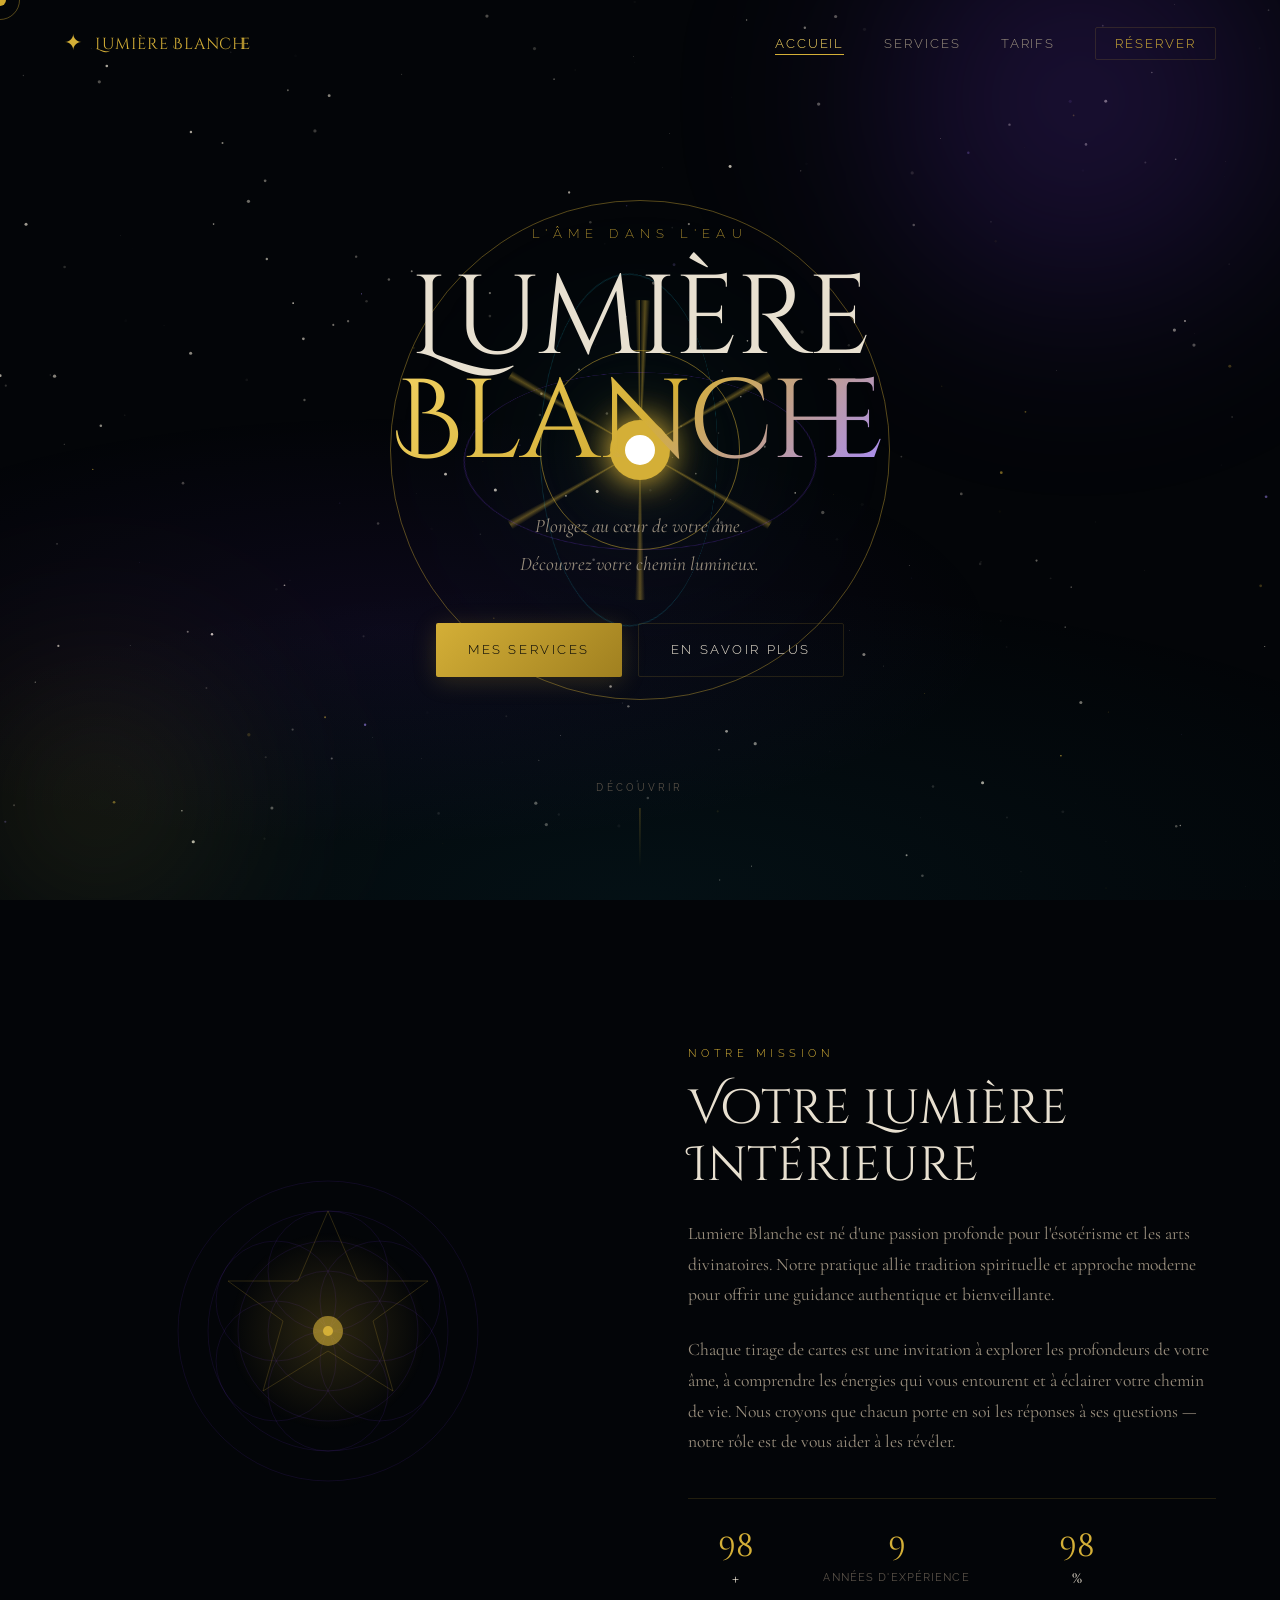
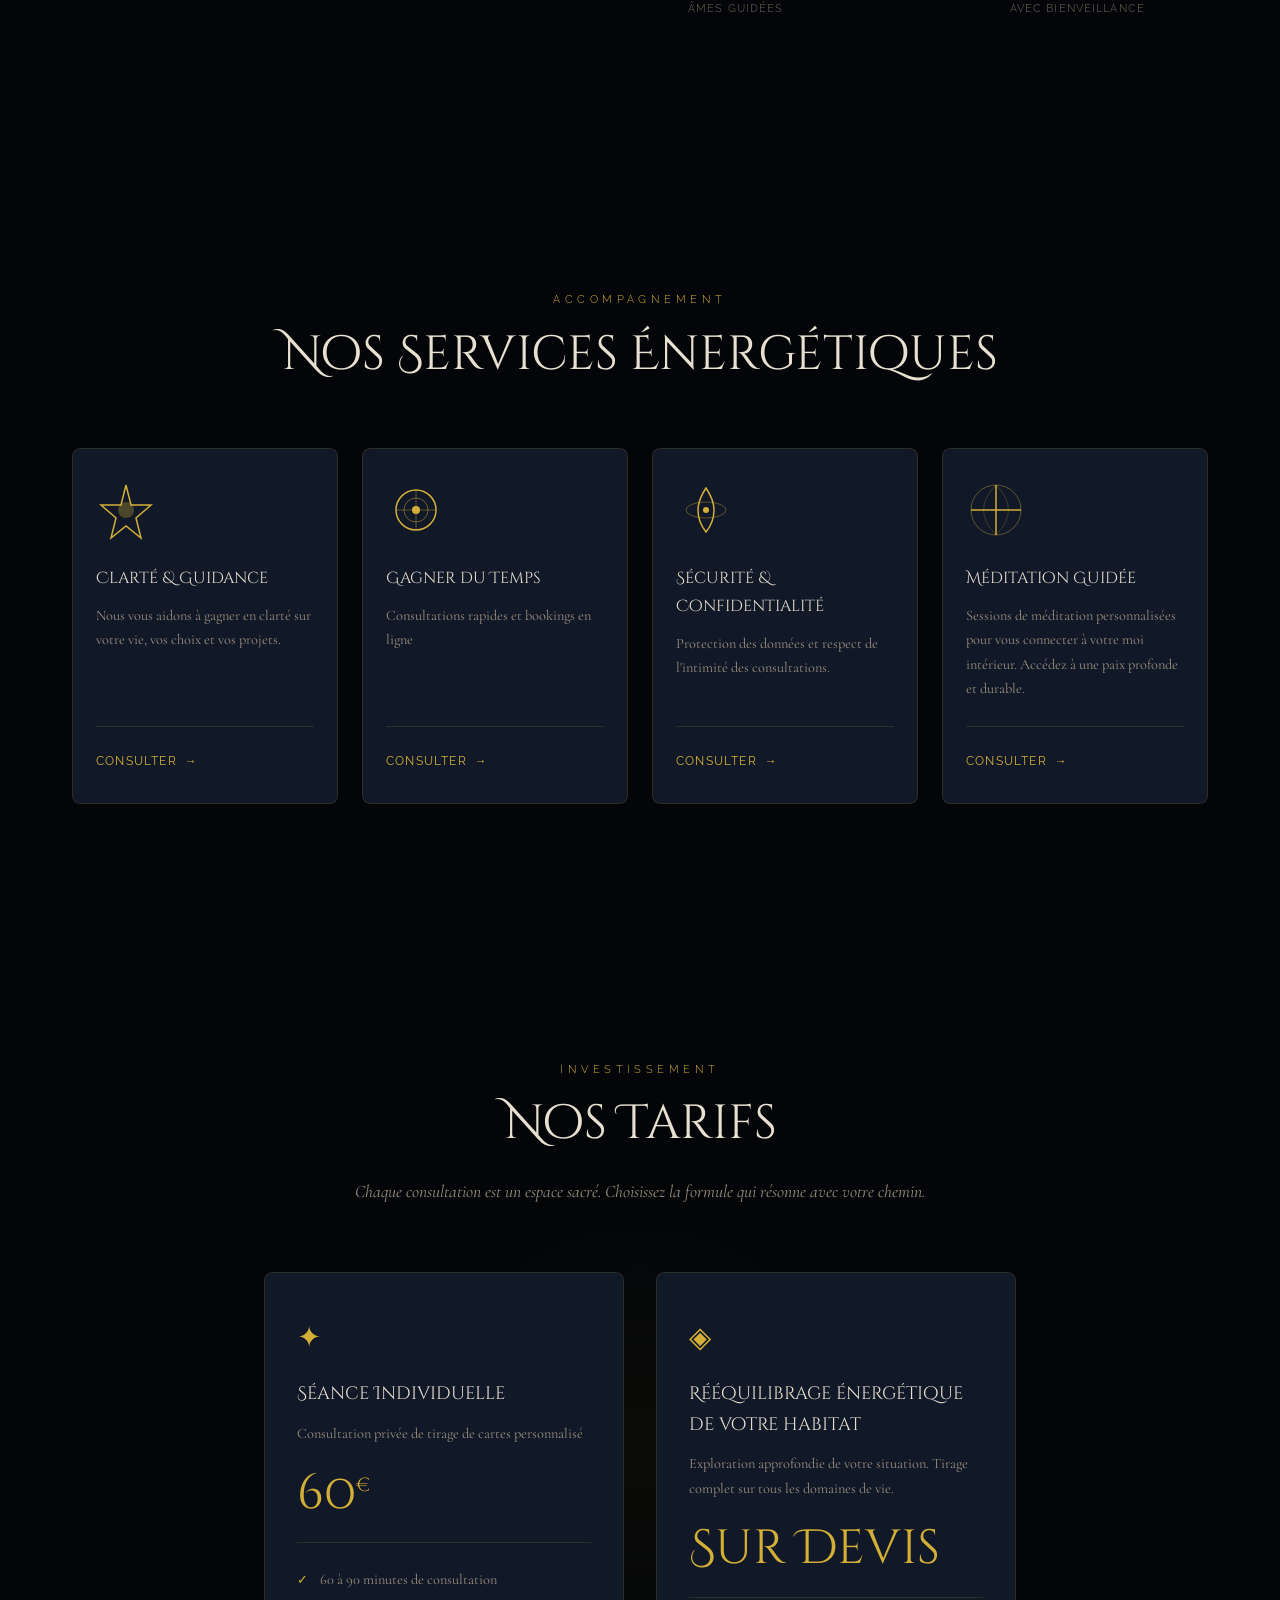
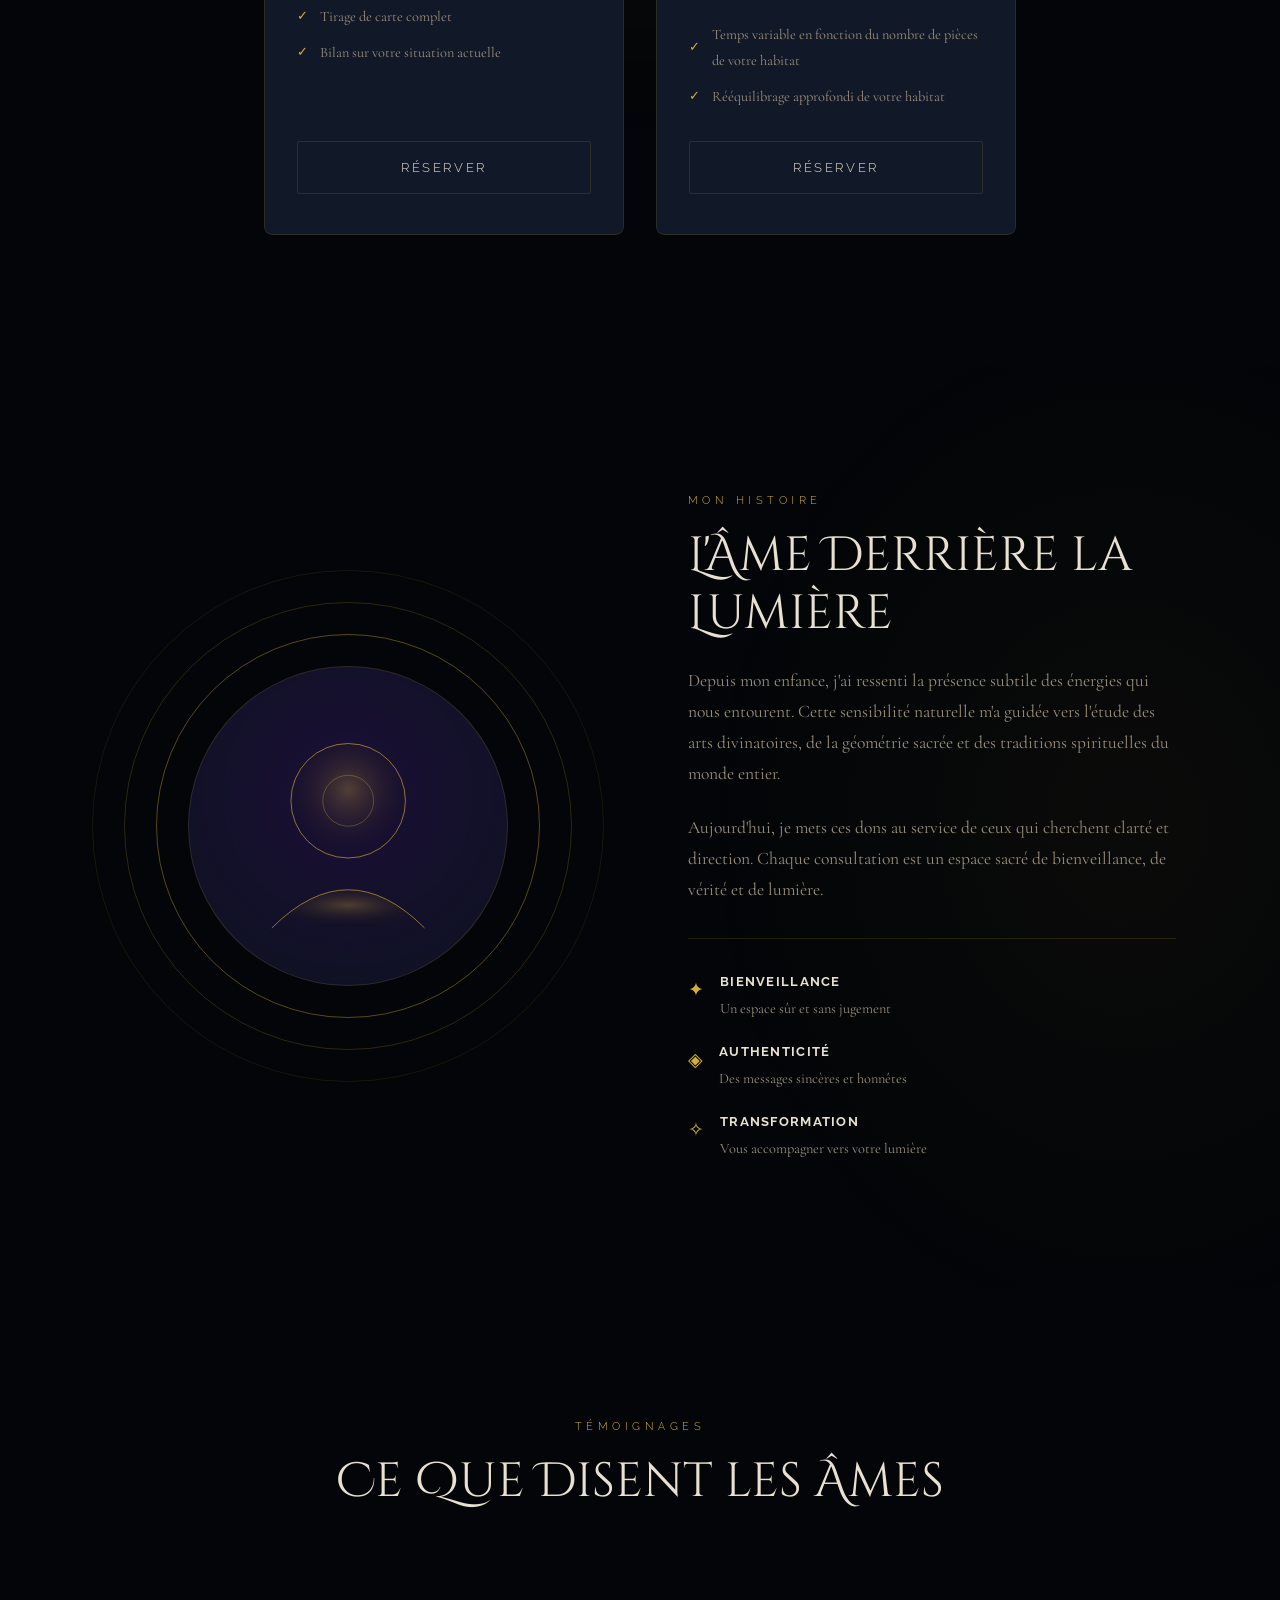
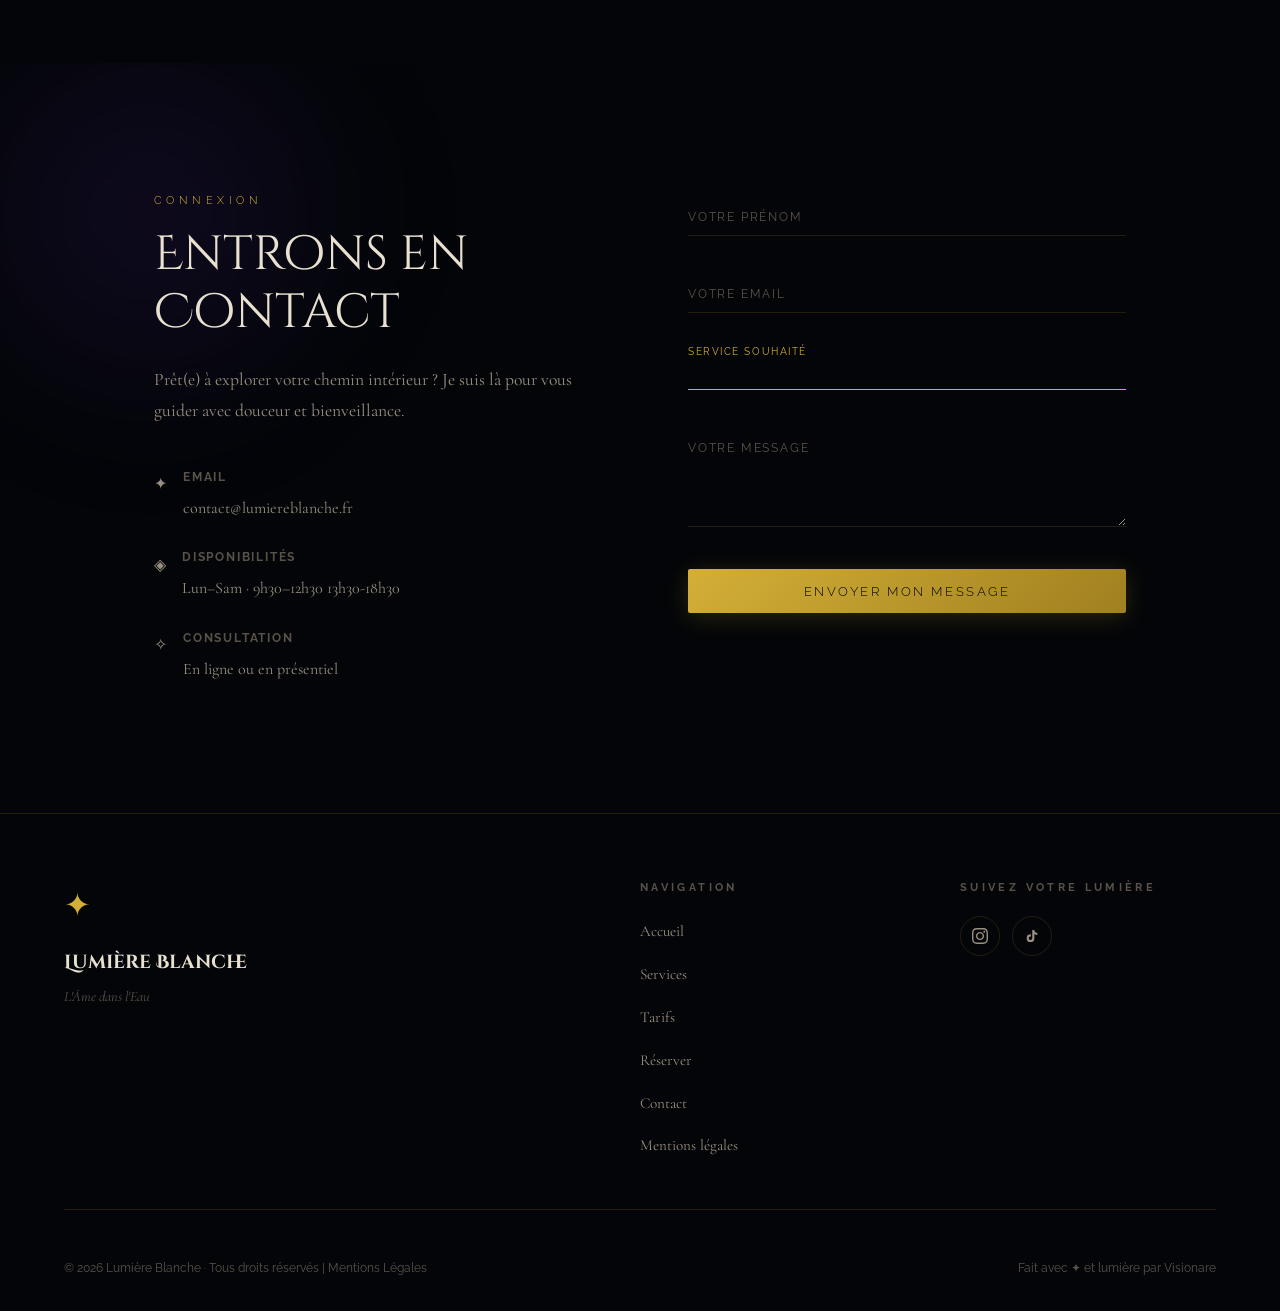
==== commit 5a00e995: "Ajout du script analytics Visionare Chargé en defer dans le <head> de index.html et mentions.html.  " ====
--- a/index.html
+++ b/index.html
@@ -9,6 +9,8 @@
   <link rel="preconnect" href="https://fonts.gstatic.com" crossorigin />
   <link href="https://fonts.googleapis.com/css2?family=Cormorant+Garamond:ital,wght@0,300;0,400;0,600;1,300;1,400&family=Cinzel+Decorative:wght@400;700&family=Raleway:wght@200;300;400&display=swap" rel="stylesheet" />
   <link rel="stylesheet" href="css/style.css" />
+  <!-- Analytics Visionare -->
+  <script defer src="https://console.visionare.fr/s.js" data-site="faeedac0cdd24949b7357280fa3ff9ea"></script>
 </head>
 <body>
 
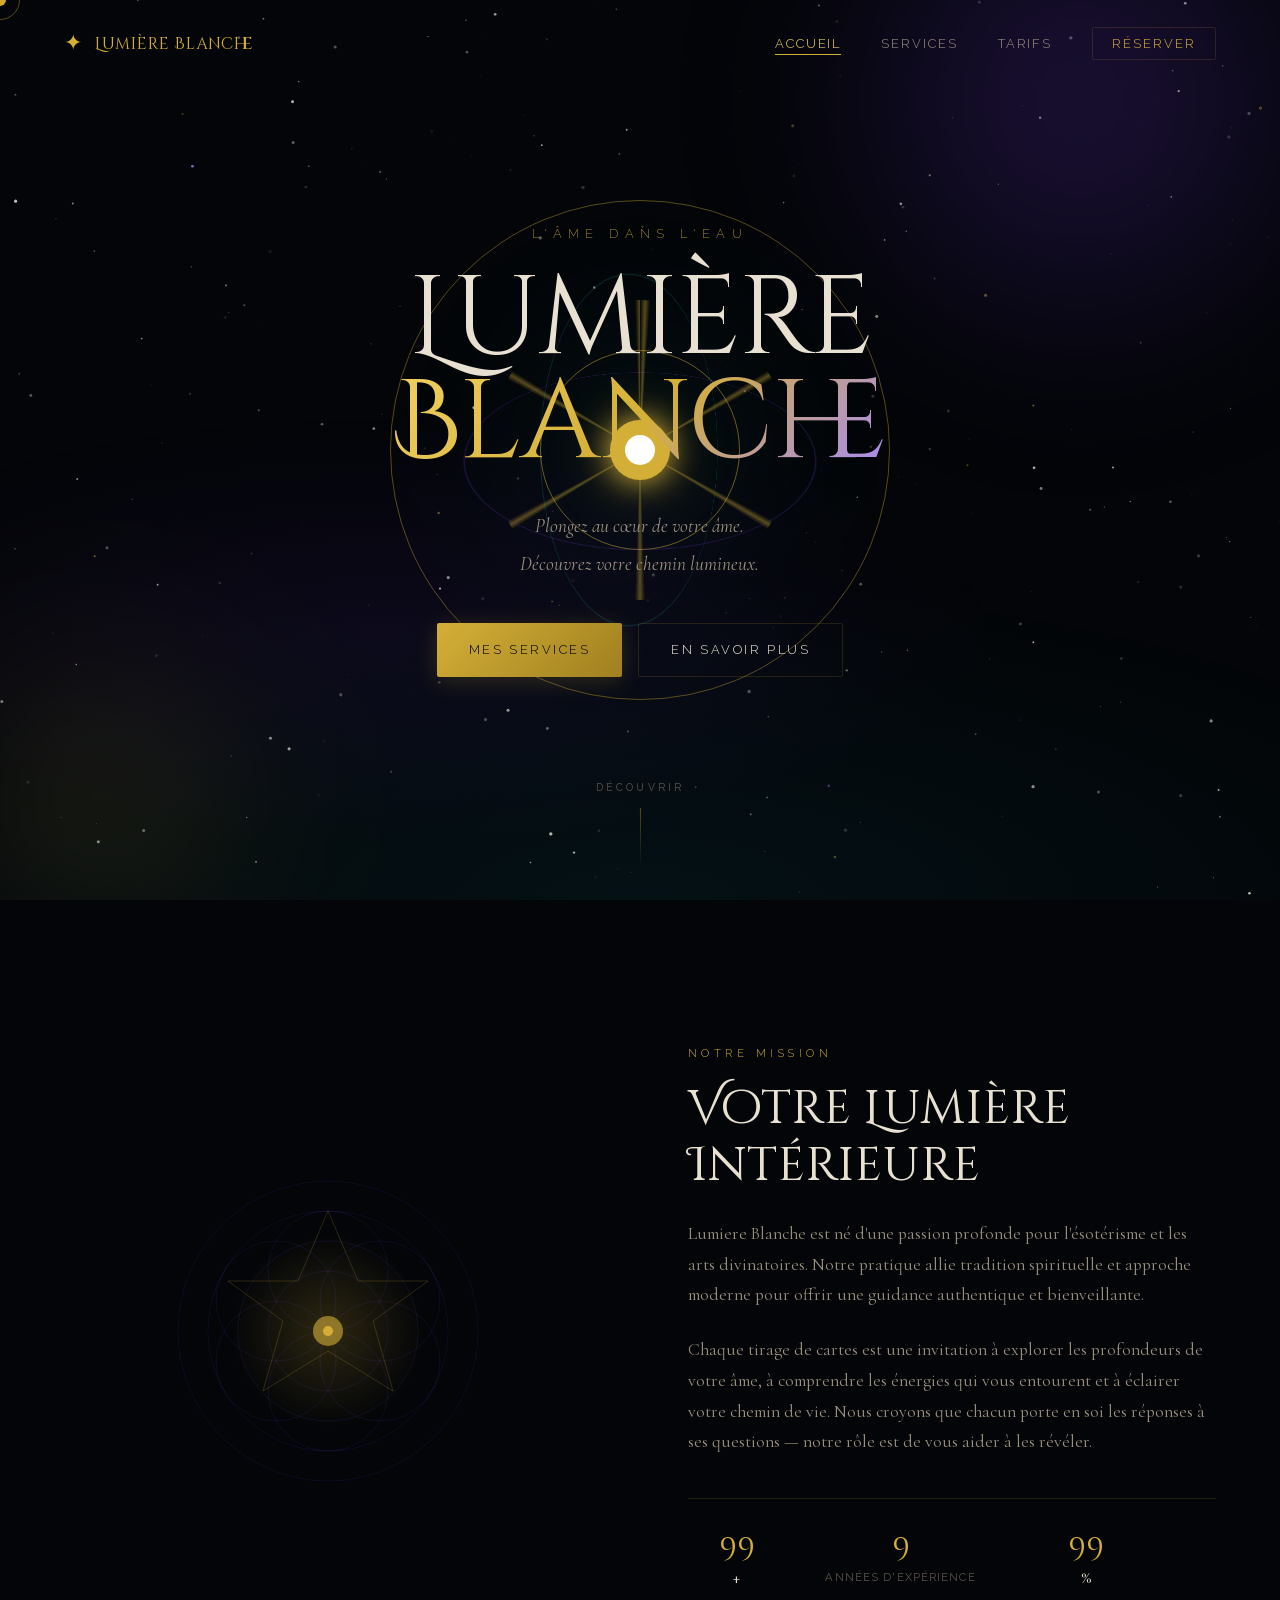
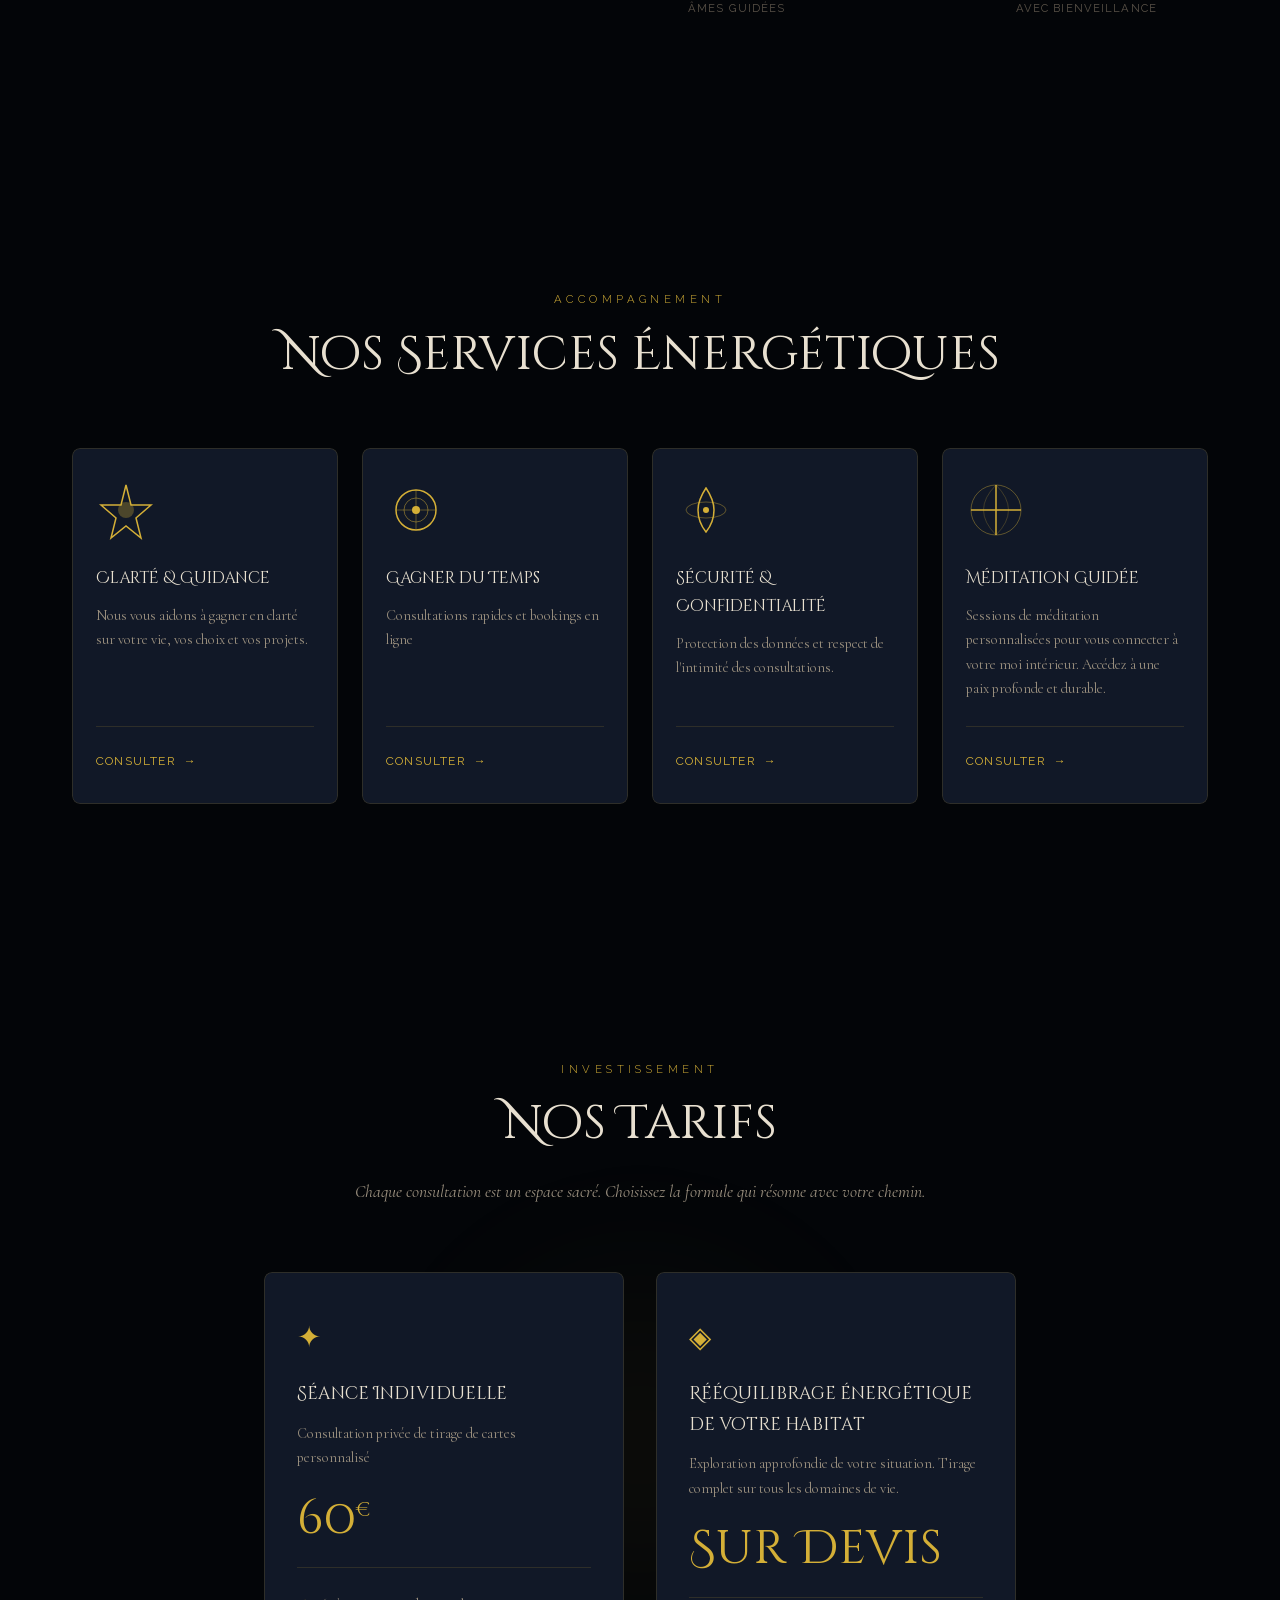
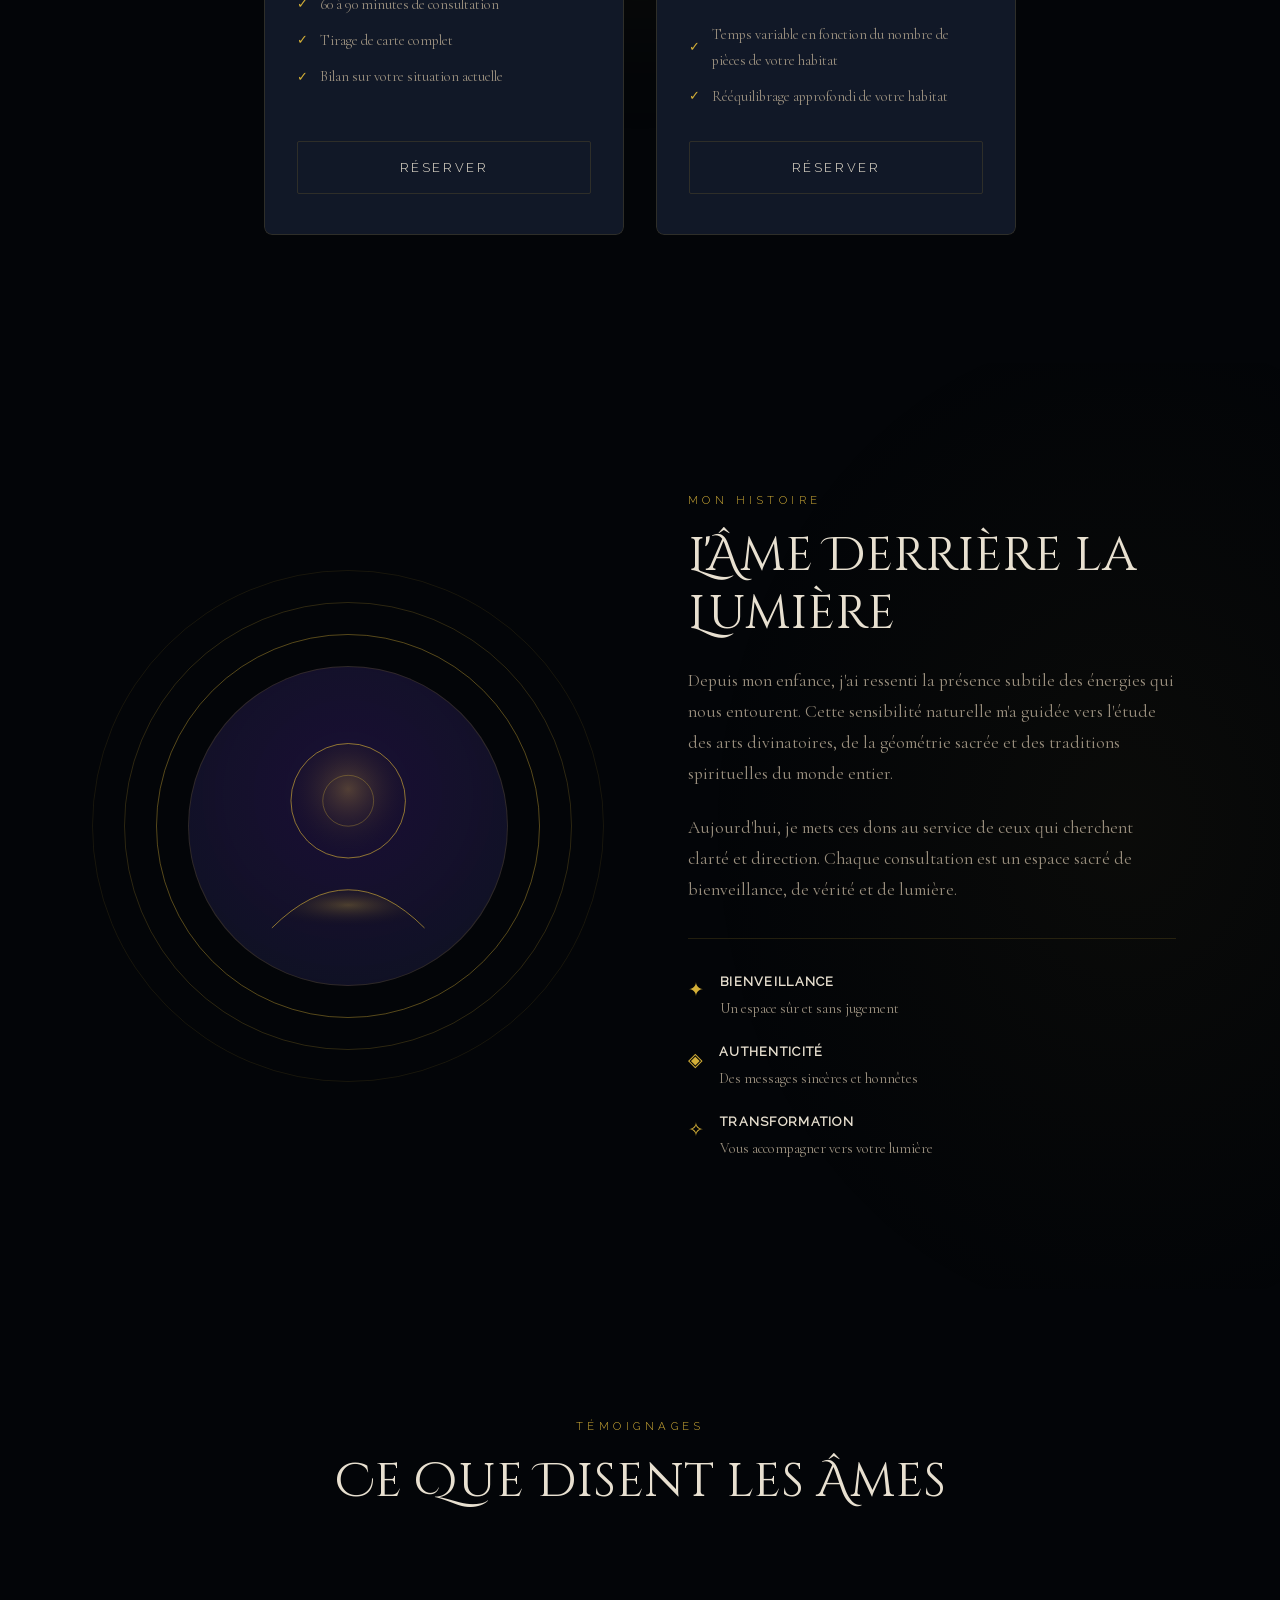
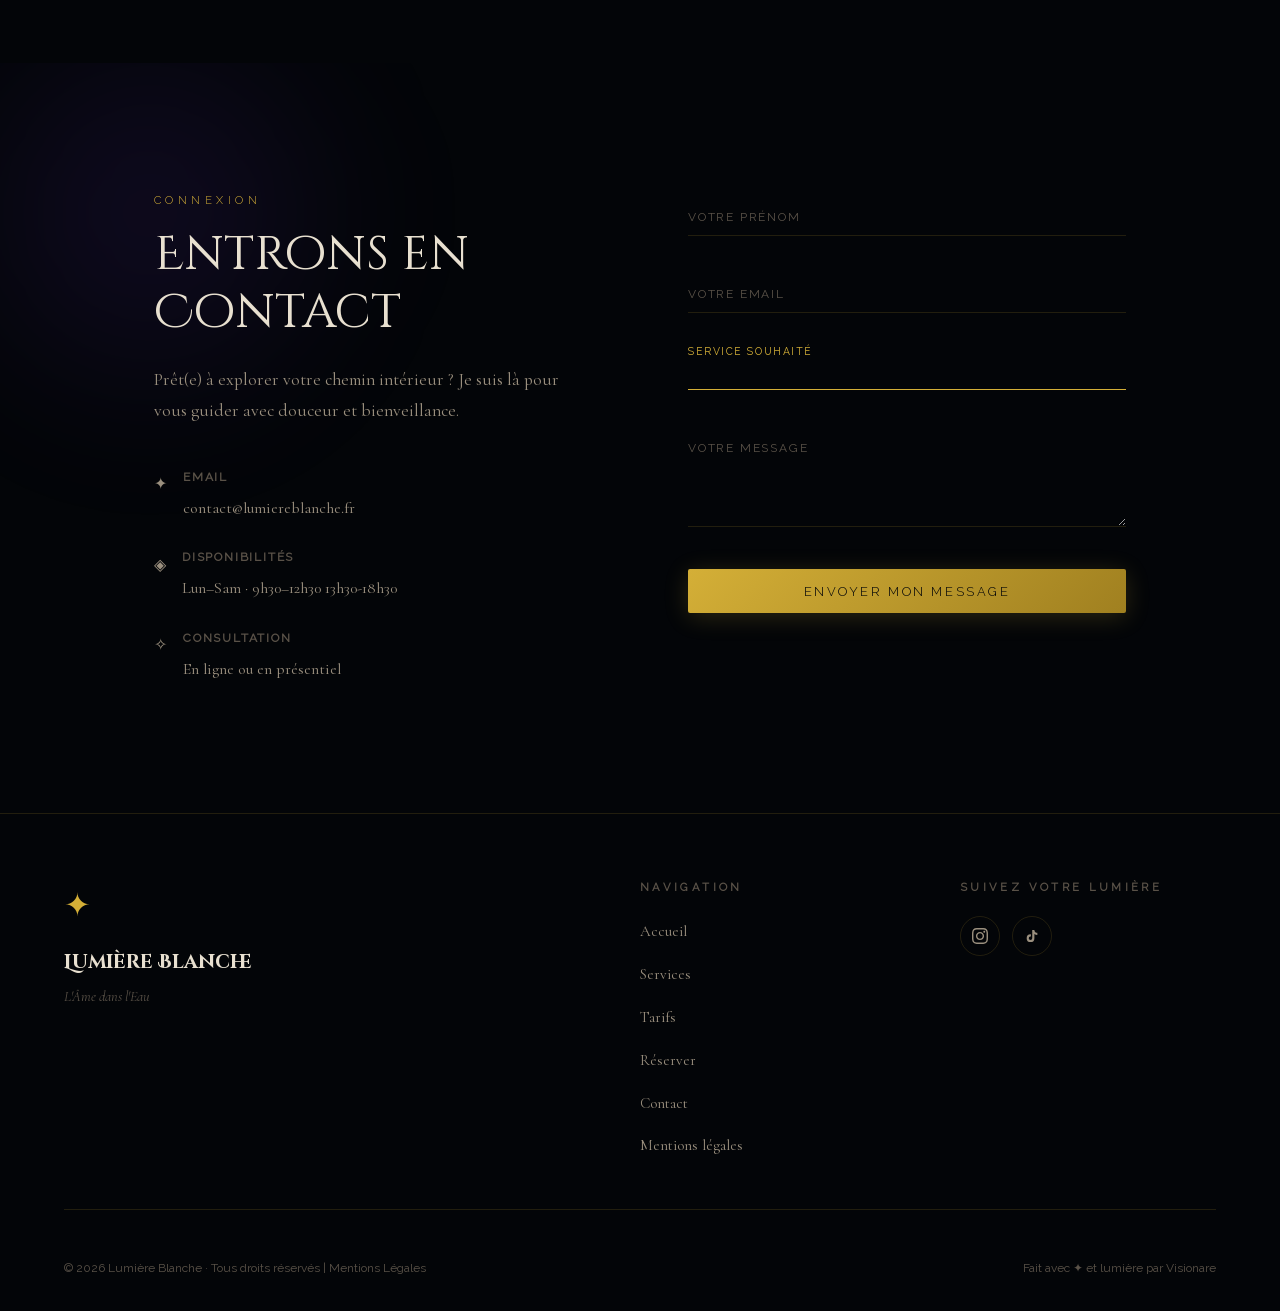
==== commit 8de9ae72: "Auto-hébergement des polices Google Supprime les appels à fonts.googleapis.com et fonts.gstatic.com," ====
--- a/index.html
+++ b/index.html
@@ -5,9 +5,9 @@
   <meta name="viewport" content="width=device-width, initial-scale=1.0" />
   <title>Lumière Blanche — L'Âme dans l'Eau</title>
   <meta name="description" content="Tirage de cartes spirituelles, guidance énergétique et connexion à l'âme. Explorez votre chemin intérieur avec Lumière Blanche." />
-  <link rel="preconnect" href="https://fonts.googleapis.com" />
-  <link rel="preconnect" href="https://fonts.gstatic.com" crossorigin />
-  <link href="https://fonts.googleapis.com/css2?family=Cormorant+Garamond:ital,wght@0,300;0,400;0,600;1,300;1,400&family=Cinzel+Decorative:wght@400;700&family=Raleway:wght@200;300;400&display=swap" rel="stylesheet" />
+  <link rel="preload" href="fonts/cormorant-garamond-normal-latin.woff2" as="font" type="font/woff2" crossorigin />
+  <link rel="preload" href="fonts/raleway-normal-latin.woff2" as="font" type="font/woff2" crossorigin />
+  <link rel="stylesheet" href="css/fonts.css" />
   <link rel="stylesheet" href="css/style.css" />
   <!-- Analytics Visionare -->
   <script defer src="https://console.visionare.fr/s.js" data-site="faeedac0cdd24949b7357280fa3ff9ea"></script>
--- a/css/fonts.css
+++ b/css/fonts.css
@@ -0,0 +1,208 @@
+/* ============================================================
+   LUMIERE BLANCHE - Polices auto-hebergees
+   Genere depuis fonts.googleapis.com (sous-ensembles latin et
+   latin-ext). Aucune requete vers Google ni gstatic au
+   chargement : l'IP des visiteurs ne quitte pas l'hebergeur.
+   Cormorant Garamond, Cinzel Decorative, Raleway sont publiees
+   sous SIL Open Font License 1.1.
+   ============================================================ */
+
+/* Cinzel Decorative 400 normal - latin-ext */
+@font-face {
+  font-family: 'Cinzel Decorative';
+  font-style: normal;
+  font-weight: 400;
+  font-display: swap;
+  src: url('../fonts/cinzel-decorative-normal-latin-ext-400.woff2') format('woff2');
+  unicode-range: U+0100-02BA, U+02BD-02C5, U+02C7-02CC, U+02CE-02D7, U+02DD-02FF, U+0304, U+0308, U+0329, U+1D00-1DBF, U+1E00-1E9F, U+1EF2-1EFF, U+2020, U+20A0-20AB, U+20AD-20C4, U+2113, U+2C60-2C7F, U+A720-A7FF;
+}
+
+/* Cinzel Decorative 400 normal - latin */
+@font-face {
+  font-family: 'Cinzel Decorative';
+  font-style: normal;
+  font-weight: 400;
+  font-display: swap;
+  src: url('../fonts/cinzel-decorative-normal-latin-400.woff2') format('woff2');
+  unicode-range: U+0000-00FF, U+0131, U+0152-0153, U+02BB-02BC, U+02C6, U+02DA, U+02DC, U+0304, U+0308, U+0329, U+2000-206F, U+20AC, U+2122, U+2191, U+2193, U+2212, U+2215, U+FEFF, U+FFFD;
+}
+
+/* Cinzel Decorative 700 normal - latin-ext */
+@font-face {
+  font-family: 'Cinzel Decorative';
+  font-style: normal;
+  font-weight: 700;
+  font-display: swap;
+  src: url('../fonts/cinzel-decorative-normal-latin-ext-700.woff2') format('woff2');
+  unicode-range: U+0100-02BA, U+02BD-02C5, U+02C7-02CC, U+02CE-02D7, U+02DD-02FF, U+0304, U+0308, U+0329, U+1D00-1DBF, U+1E00-1E9F, U+1EF2-1EFF, U+2020, U+20A0-20AB, U+20AD-20C4, U+2113, U+2C60-2C7F, U+A720-A7FF;
+}
+
+/* Cinzel Decorative 700 normal - latin */
+@font-face {
+  font-family: 'Cinzel Decorative';
+  font-style: normal;
+  font-weight: 700;
+  font-display: swap;
+  src: url('../fonts/cinzel-decorative-normal-latin-700.woff2') format('woff2');
+  unicode-range: U+0000-00FF, U+0131, U+0152-0153, U+02BB-02BC, U+02C6, U+02DA, U+02DC, U+0304, U+0308, U+0329, U+2000-206F, U+20AC, U+2122, U+2191, U+2193, U+2212, U+2215, U+FEFF, U+FFFD;
+}
+
+/* Cormorant Garamond 300 italic - latin-ext */
+@font-face {
+  font-family: 'Cormorant Garamond';
+  font-style: italic;
+  font-weight: 300;
+  font-display: swap;
+  src: url('../fonts/cormorant-garamond-italic-latin-ext.woff2') format('woff2');
+  unicode-range: U+0100-02BA, U+02BD-02C5, U+02C7-02CC, U+02CE-02D7, U+02DD-02FF, U+0304, U+0308, U+0329, U+1D00-1DBF, U+1E00-1E9F, U+1EF2-1EFF, U+2020, U+20A0-20AB, U+20AD-20C4, U+2113, U+2C60-2C7F, U+A720-A7FF;
+}
+
+/* Cormorant Garamond 300 italic - latin */
+@font-face {
+  font-family: 'Cormorant Garamond';
+  font-style: italic;
+  font-weight: 300;
+  font-display: swap;
+  src: url('../fonts/cormorant-garamond-italic-latin.woff2') format('woff2');
+  unicode-range: U+0000-00FF, U+0131, U+0152-0153, U+02BB-02BC, U+02C6, U+02DA, U+02DC, U+0304, U+0308, U+0329, U+2000-206F, U+20AC, U+2122, U+2191, U+2193, U+2212, U+2215, U+FEFF, U+FFFD;
+}
+
+/* Cormorant Garamond 400 italic - latin-ext */
+@font-face {
+  font-family: 'Cormorant Garamond';
+  font-style: italic;
+  font-weight: 400;
+  font-display: swap;
+  src: url('../fonts/cormorant-garamond-italic-latin-ext.woff2') format('woff2');
+  unicode-range: U+0100-02BA, U+02BD-02C5, U+02C7-02CC, U+02CE-02D7, U+02DD-02FF, U+0304, U+0308, U+0329, U+1D00-1DBF, U+1E00-1E9F, U+1EF2-1EFF, U+2020, U+20A0-20AB, U+20AD-20C4, U+2113, U+2C60-2C7F, U+A720-A7FF;
+}
+
+/* Cormorant Garamond 400 italic - latin */
+@font-face {
+  font-family: 'Cormorant Garamond';
+  font-style: italic;
+  font-weight: 400;
+  font-display: swap;
+  src: url('../fonts/cormorant-garamond-italic-latin.woff2') format('woff2');
+  unicode-range: U+0000-00FF, U+0131, U+0152-0153, U+02BB-02BC, U+02C6, U+02DA, U+02DC, U+0304, U+0308, U+0329, U+2000-206F, U+20AC, U+2122, U+2191, U+2193, U+2212, U+2215, U+FEFF, U+FFFD;
+}
+
+/* Cormorant Garamond 300 normal - latin-ext */
+@font-face {
+  font-family: 'Cormorant Garamond';
+  font-style: normal;
+  font-weight: 300;
+  font-display: swap;
+  src: url('../fonts/cormorant-garamond-normal-latin-ext.woff2') format('woff2');
+  unicode-range: U+0100-02BA, U+02BD-02C5, U+02C7-02CC, U+02CE-02D7, U+02DD-02FF, U+0304, U+0308, U+0329, U+1D00-1DBF, U+1E00-1E9F, U+1EF2-1EFF, U+2020, U+20A0-20AB, U+20AD-20C4, U+2113, U+2C60-2C7F, U+A720-A7FF;
+}
+
+/* Cormorant Garamond 300 normal - latin */
+@font-face {
+  font-family: 'Cormorant Garamond';
+  font-style: normal;
+  font-weight: 300;
+  font-display: swap;
+  src: url('../fonts/cormorant-garamond-normal-latin.woff2') format('woff2');
+  unicode-range: U+0000-00FF, U+0131, U+0152-0153, U+02BB-02BC, U+02C6, U+02DA, U+02DC, U+0304, U+0308, U+0329, U+2000-206F, U+20AC, U+2122, U+2191, U+2193, U+2212, U+2215, U+FEFF, U+FFFD;
+}
+
+/* Cormorant Garamond 400 normal - latin-ext */
+@font-face {
+  font-family: 'Cormorant Garamond';
+  font-style: normal;
+  font-weight: 400;
+  font-display: swap;
+  src: url('../fonts/cormorant-garamond-normal-latin-ext.woff2') format('woff2');
+  unicode-range: U+0100-02BA, U+02BD-02C5, U+02C7-02CC, U+02CE-02D7, U+02DD-02FF, U+0304, U+0308, U+0329, U+1D00-1DBF, U+1E00-1E9F, U+1EF2-1EFF, U+2020, U+20A0-20AB, U+20AD-20C4, U+2113, U+2C60-2C7F, U+A720-A7FF;
+}
+
+/* Cormorant Garamond 400 normal - latin */
+@font-face {
+  font-family: 'Cormorant Garamond';
+  font-style: normal;
+  font-weight: 400;
+  font-display: swap;
+  src: url('../fonts/cormorant-garamond-normal-latin.woff2') format('woff2');
+  unicode-range: U+0000-00FF, U+0131, U+0152-0153, U+02BB-02BC, U+02C6, U+02DA, U+02DC, U+0304, U+0308, U+0329, U+2000-206F, U+20AC, U+2122, U+2191, U+2193, U+2212, U+2215, U+FEFF, U+FFFD;
+}
+
+/* Cormorant Garamond 600 normal - latin-ext */
+@font-face {
+  font-family: 'Cormorant Garamond';
+  font-style: normal;
+  font-weight: 600;
+  font-display: swap;
+  src: url('../fonts/cormorant-garamond-normal-latin-ext.woff2') format('woff2');
+  unicode-range: U+0100-02BA, U+02BD-02C5, U+02C7-02CC, U+02CE-02D7, U+02DD-02FF, U+0304, U+0308, U+0329, U+1D00-1DBF, U+1E00-1E9F, U+1EF2-1EFF, U+2020, U+20A0-20AB, U+20AD-20C4, U+2113, U+2C60-2C7F, U+A720-A7FF;
+}
+
+/* Cormorant Garamond 600 normal - latin */
+@font-face {
+  font-family: 'Cormorant Garamond';
+  font-style: normal;
+  font-weight: 600;
+  font-display: swap;
+  src: url('../fonts/cormorant-garamond-normal-latin.woff2') format('woff2');
+  unicode-range: U+0000-00FF, U+0131, U+0152-0153, U+02BB-02BC, U+02C6, U+02DA, U+02DC, U+0304, U+0308, U+0329, U+2000-206F, U+20AC, U+2122, U+2191, U+2193, U+2212, U+2215, U+FEFF, U+FFFD;
+}
+
+/* Raleway 200 normal - latin-ext */
+@font-face {
+  font-family: 'Raleway';
+  font-style: normal;
+  font-weight: 200;
+  font-display: swap;
+  src: url('../fonts/raleway-normal-latin-ext.woff2') format('woff2');
+  unicode-range: U+0100-02BA, U+02BD-02C5, U+02C7-02CC, U+02CE-02D7, U+02DD-02FF, U+0304, U+0308, U+0329, U+1D00-1DBF, U+1E00-1E9F, U+1EF2-1EFF, U+2020, U+20A0-20AB, U+20AD-20C4, U+2113, U+2C60-2C7F, U+A720-A7FF;
+}
+
+/* Raleway 200 normal - latin */
+@font-face {
+  font-family: 'Raleway';
+  font-style: normal;
+  font-weight: 200;
+  font-display: swap;
+  src: url('../fonts/raleway-normal-latin.woff2') format('woff2');
+  unicode-range: U+0000-00FF, U+0131, U+0152-0153, U+02BB-02BC, U+02C6, U+02DA, U+02DC, U+0304, U+0308, U+0329, U+2000-206F, U+20AC, U+2122, U+2191, U+2193, U+2212, U+2215, U+FEFF, U+FFFD;
+}
+
+/* Raleway 300 normal - latin-ext */
+@font-face {
+  font-family: 'Raleway';
+  font-style: normal;
+  font-weight: 300;
+  font-display: swap;
+  src: url('../fonts/raleway-normal-latin-ext.woff2') format('woff2');
+  unicode-range: U+0100-02BA, U+02BD-02C5, U+02C7-02CC, U+02CE-02D7, U+02DD-02FF, U+0304, U+0308, U+0329, U+1D00-1DBF, U+1E00-1E9F, U+1EF2-1EFF, U+2020, U+20A0-20AB, U+20AD-20C4, U+2113, U+2C60-2C7F, U+A720-A7FF;
+}
+
+/* Raleway 300 normal - latin */
+@font-face {
+  font-family: 'Raleway';
+  font-style: normal;
+  font-weight: 300;
+  font-display: swap;
+  src: url('../fonts/raleway-normal-latin.woff2') format('woff2');
+  unicode-range: U+0000-00FF, U+0131, U+0152-0153, U+02BB-02BC, U+02C6, U+02DA, U+02DC, U+0304, U+0308, U+0329, U+2000-206F, U+20AC, U+2122, U+2191, U+2193, U+2212, U+2215, U+FEFF, U+FFFD;
+}
+
+/* Raleway 400 normal - latin-ext */
+@font-face {
+  font-family: 'Raleway';
+  font-style: normal;
+  font-weight: 400;
+  font-display: swap;
+  src: url('../fonts/raleway-normal-latin-ext.woff2') format('woff2');
+  unicode-range: U+0100-02BA, U+02BD-02C5, U+02C7-02CC, U+02CE-02D7, U+02DD-02FF, U+0304, U+0308, U+0329, U+1D00-1DBF, U+1E00-1E9F, U+1EF2-1EFF, U+2020, U+20A0-20AB, U+20AD-20C4, U+2113, U+2C60-2C7F, U+A720-A7FF;
+}
+
+/* Raleway 400 normal - latin */
+@font-face {
+  font-family: 'Raleway';
+  font-style: normal;
+  font-weight: 400;
+  font-display: swap;
+  src: url('../fonts/raleway-normal-latin.woff2') format('woff2');
+  unicode-range: U+0000-00FF, U+0131, U+0152-0153, U+02BB-02BC, U+02C6, U+02DA, U+02DC, U+0304, U+0308, U+0329, U+2000-206F, U+20AC, U+2122, U+2191, U+2193, U+2212, U+2215, U+FEFF, U+FFFD;
+}
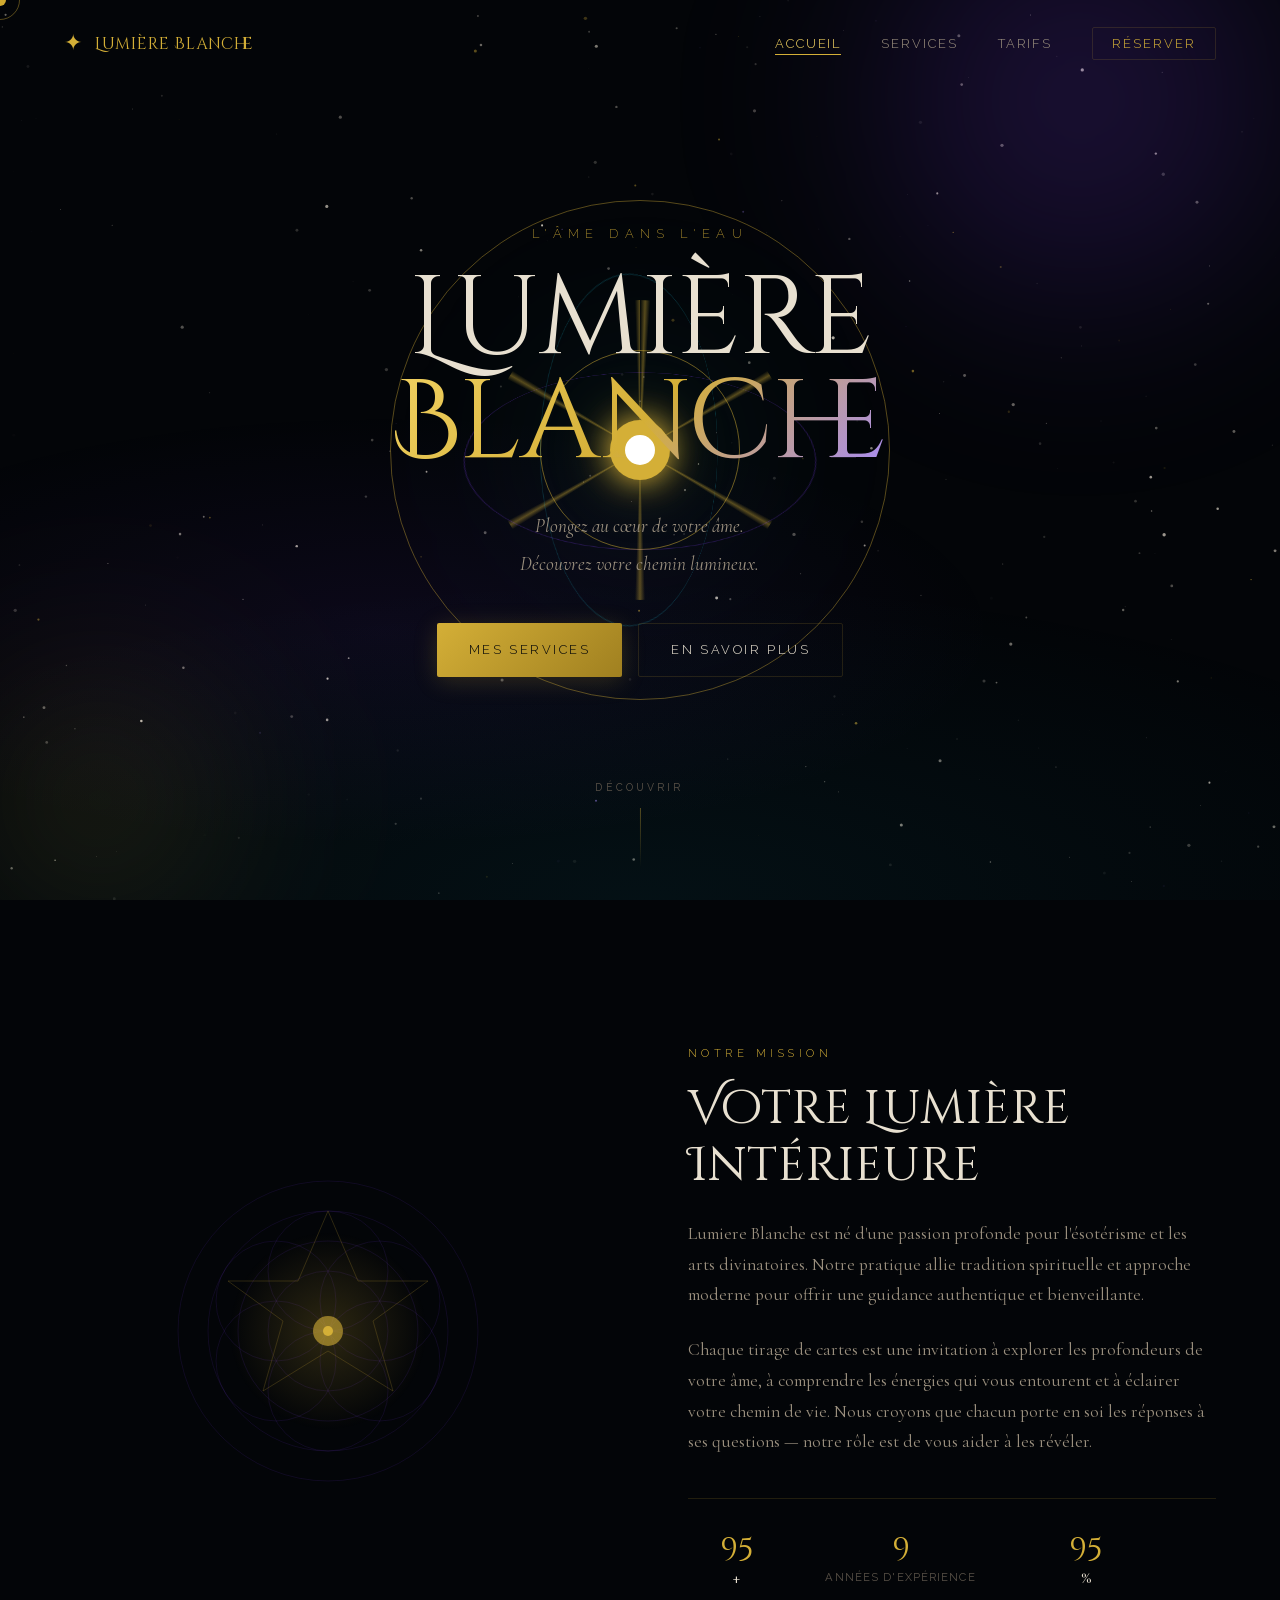
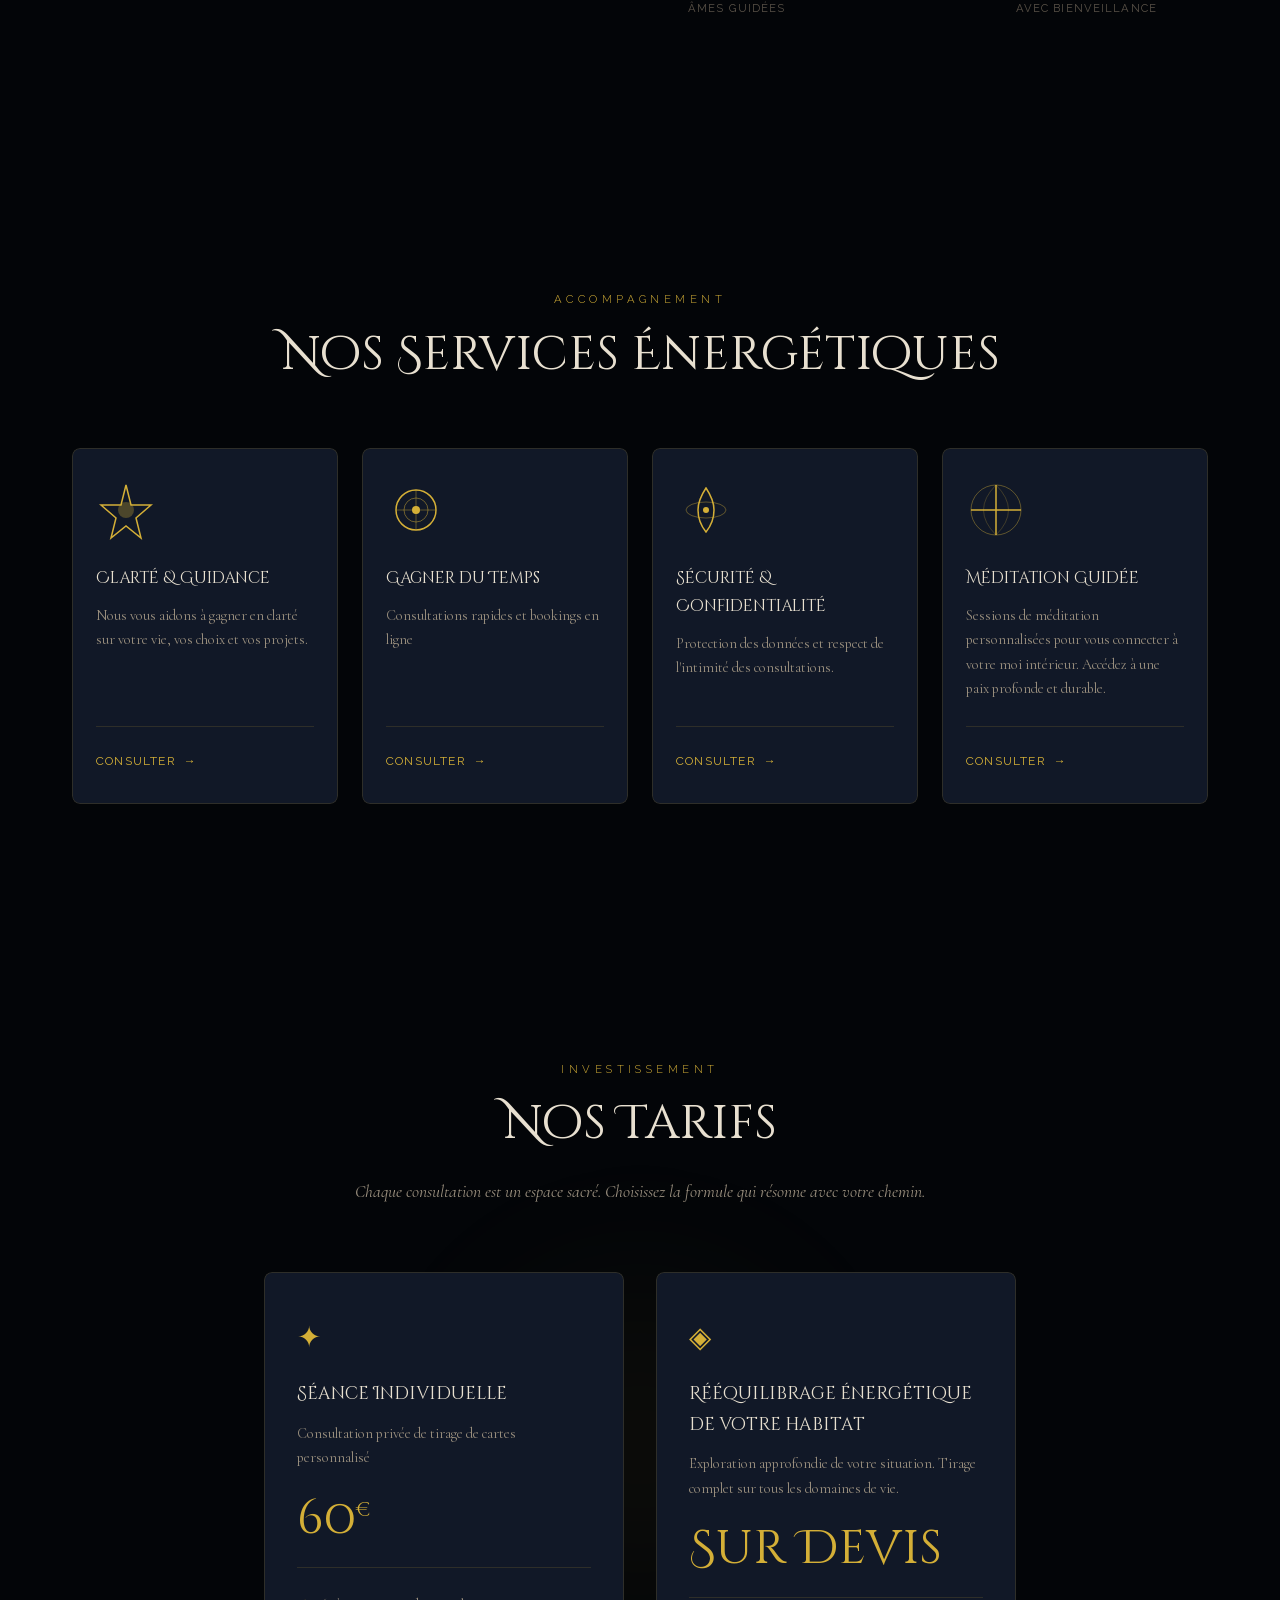
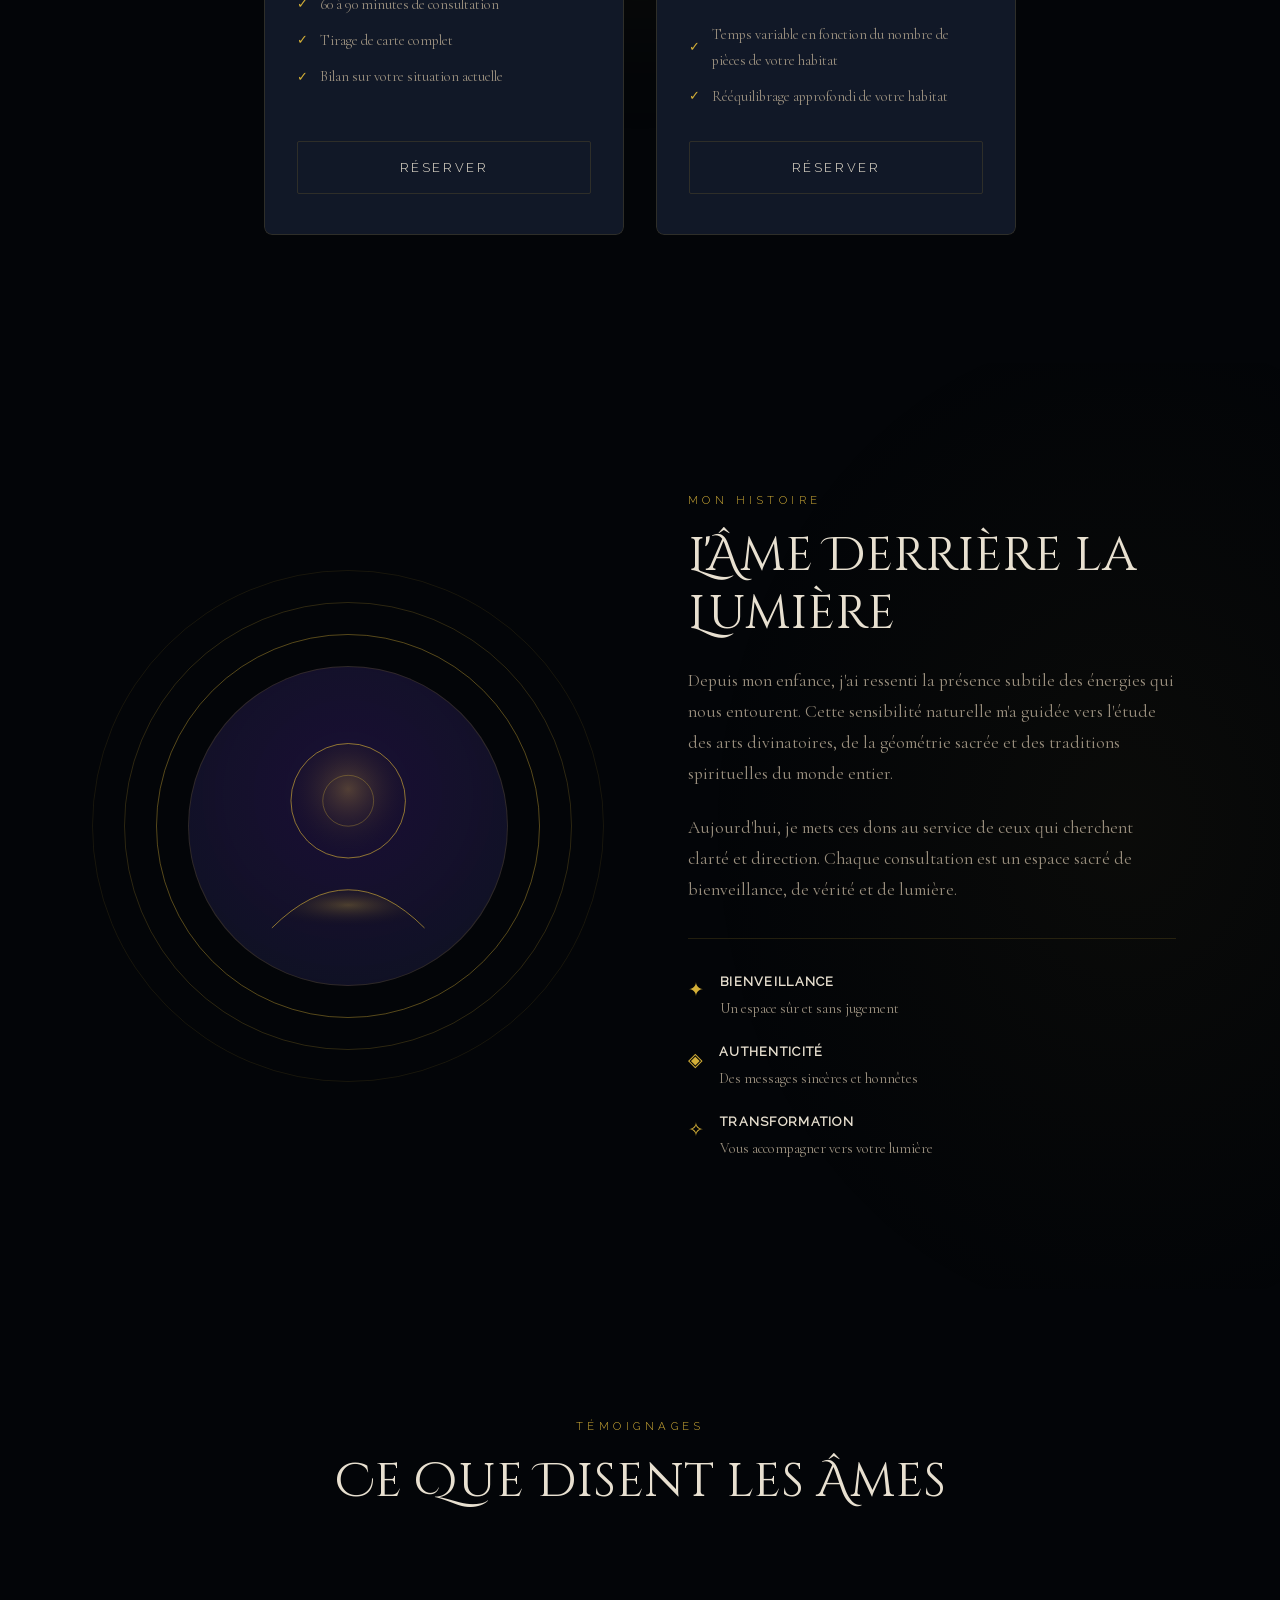
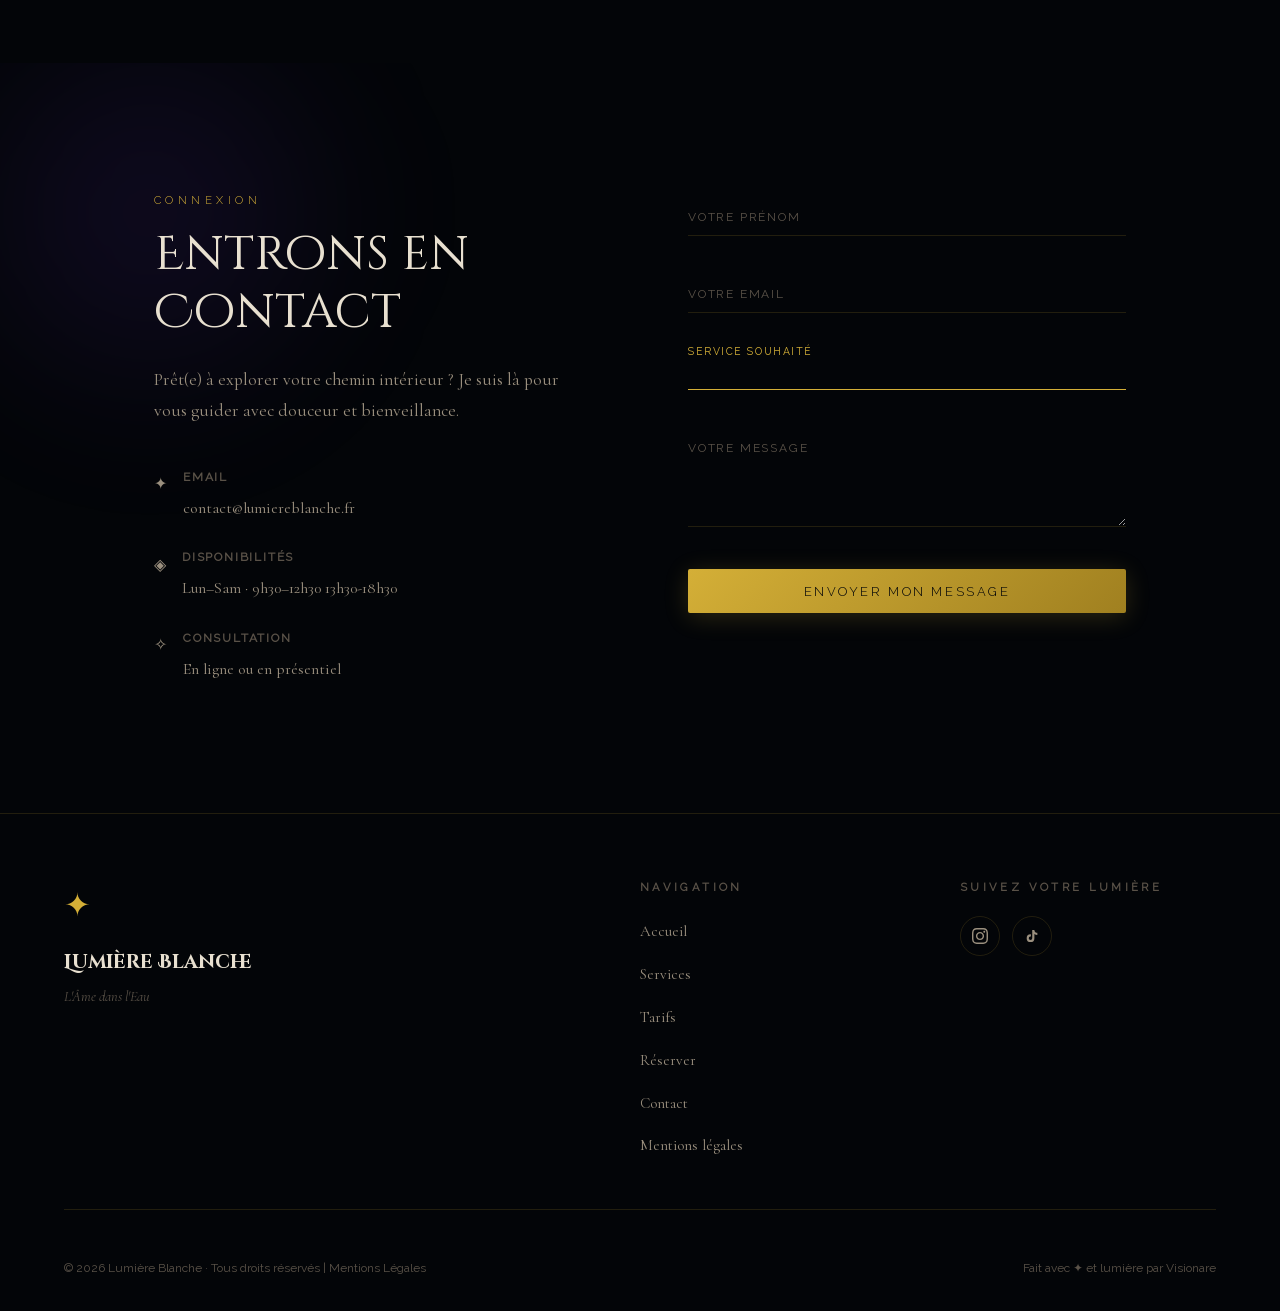
==== commit a836dadb: "Nouveau data-site pour l'analytics Visionare Co-Authored-By: Claude Opus 5 <noreply@anthropic.com>" ====
--- a/index.html
+++ b/index.html
@@ -10,7 +10,7 @@
   <link rel="stylesheet" href="css/fonts.css" />
   <link rel="stylesheet" href="css/style.css" />
   <!-- Analytics Visionare -->
-  <script defer src="https://console.visionare.fr/s.js" data-site="faeedac0cdd24949b7357280fa3ff9ea"></script>
+  <script defer src="https://console.visionare.fr/s.js" data-site="e0d811b212544c878663b3c691ac7f25"></script>
 </head>
 <body>
 
